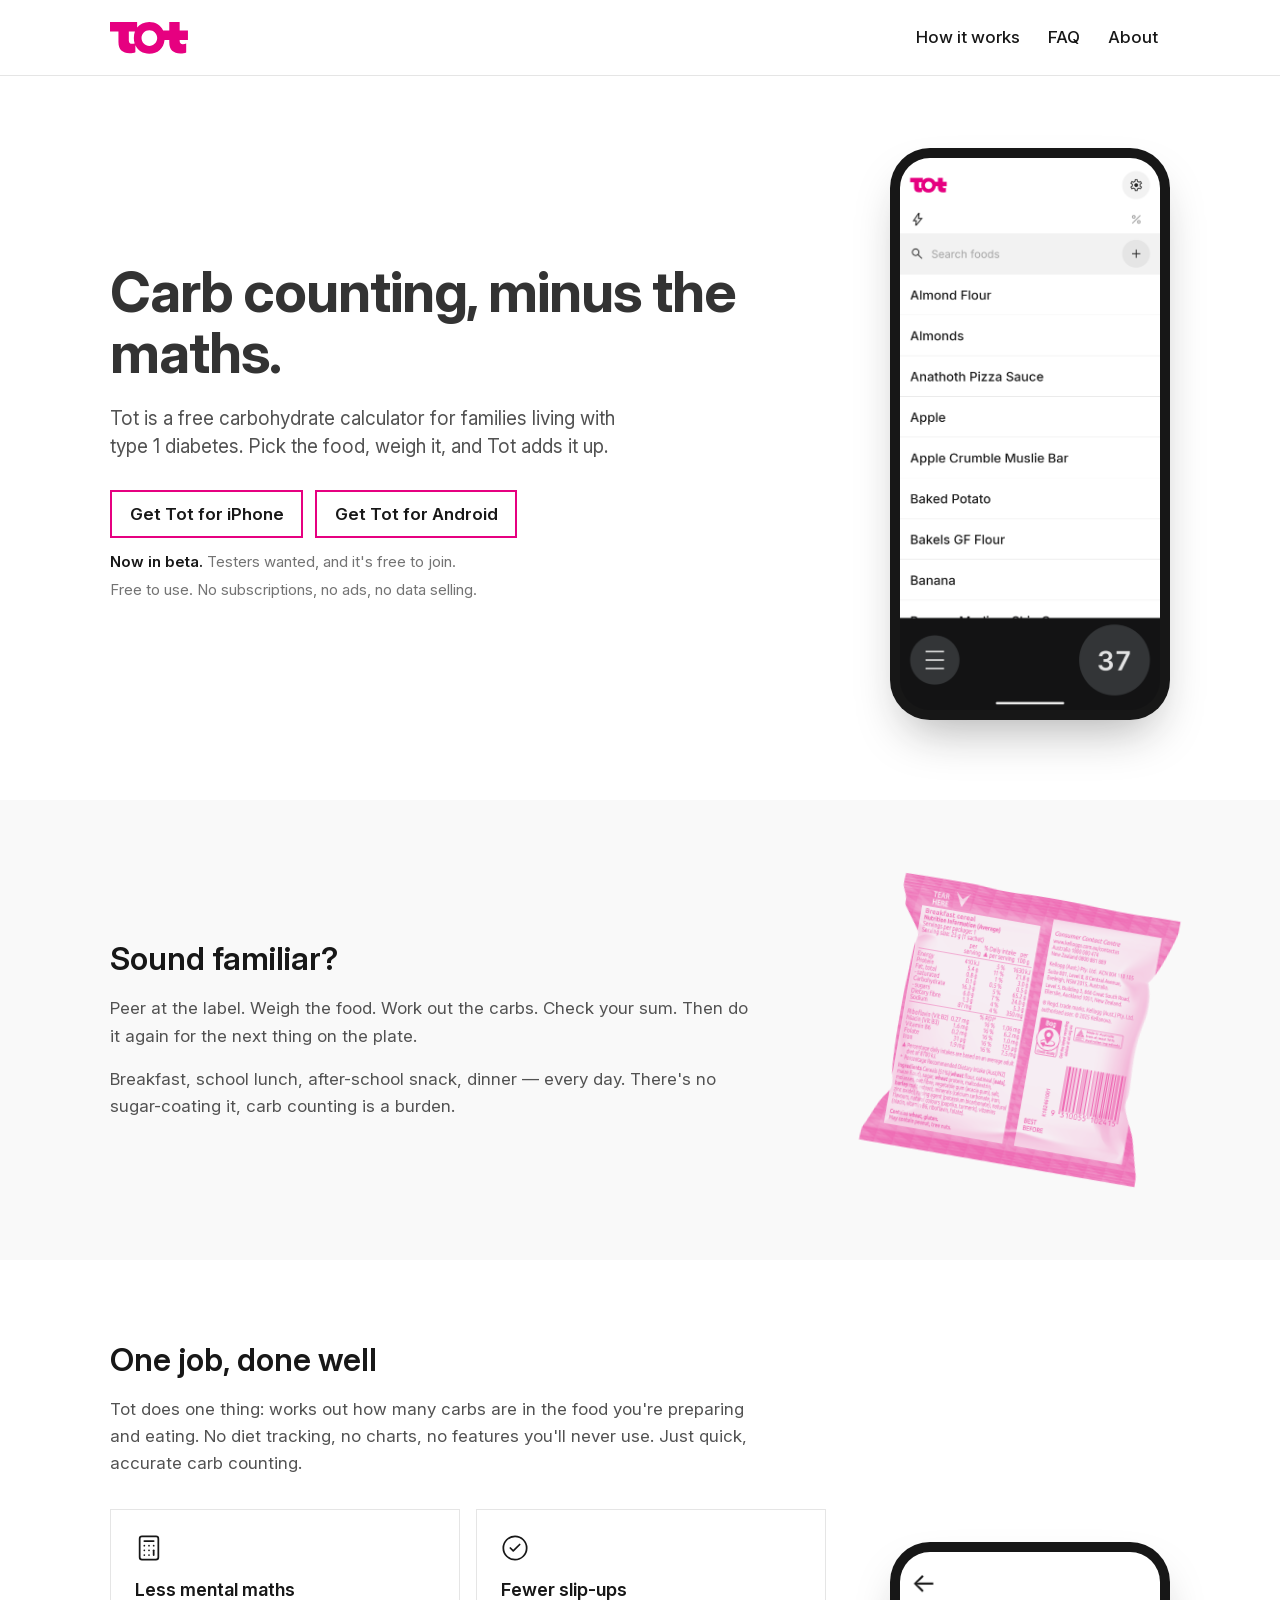
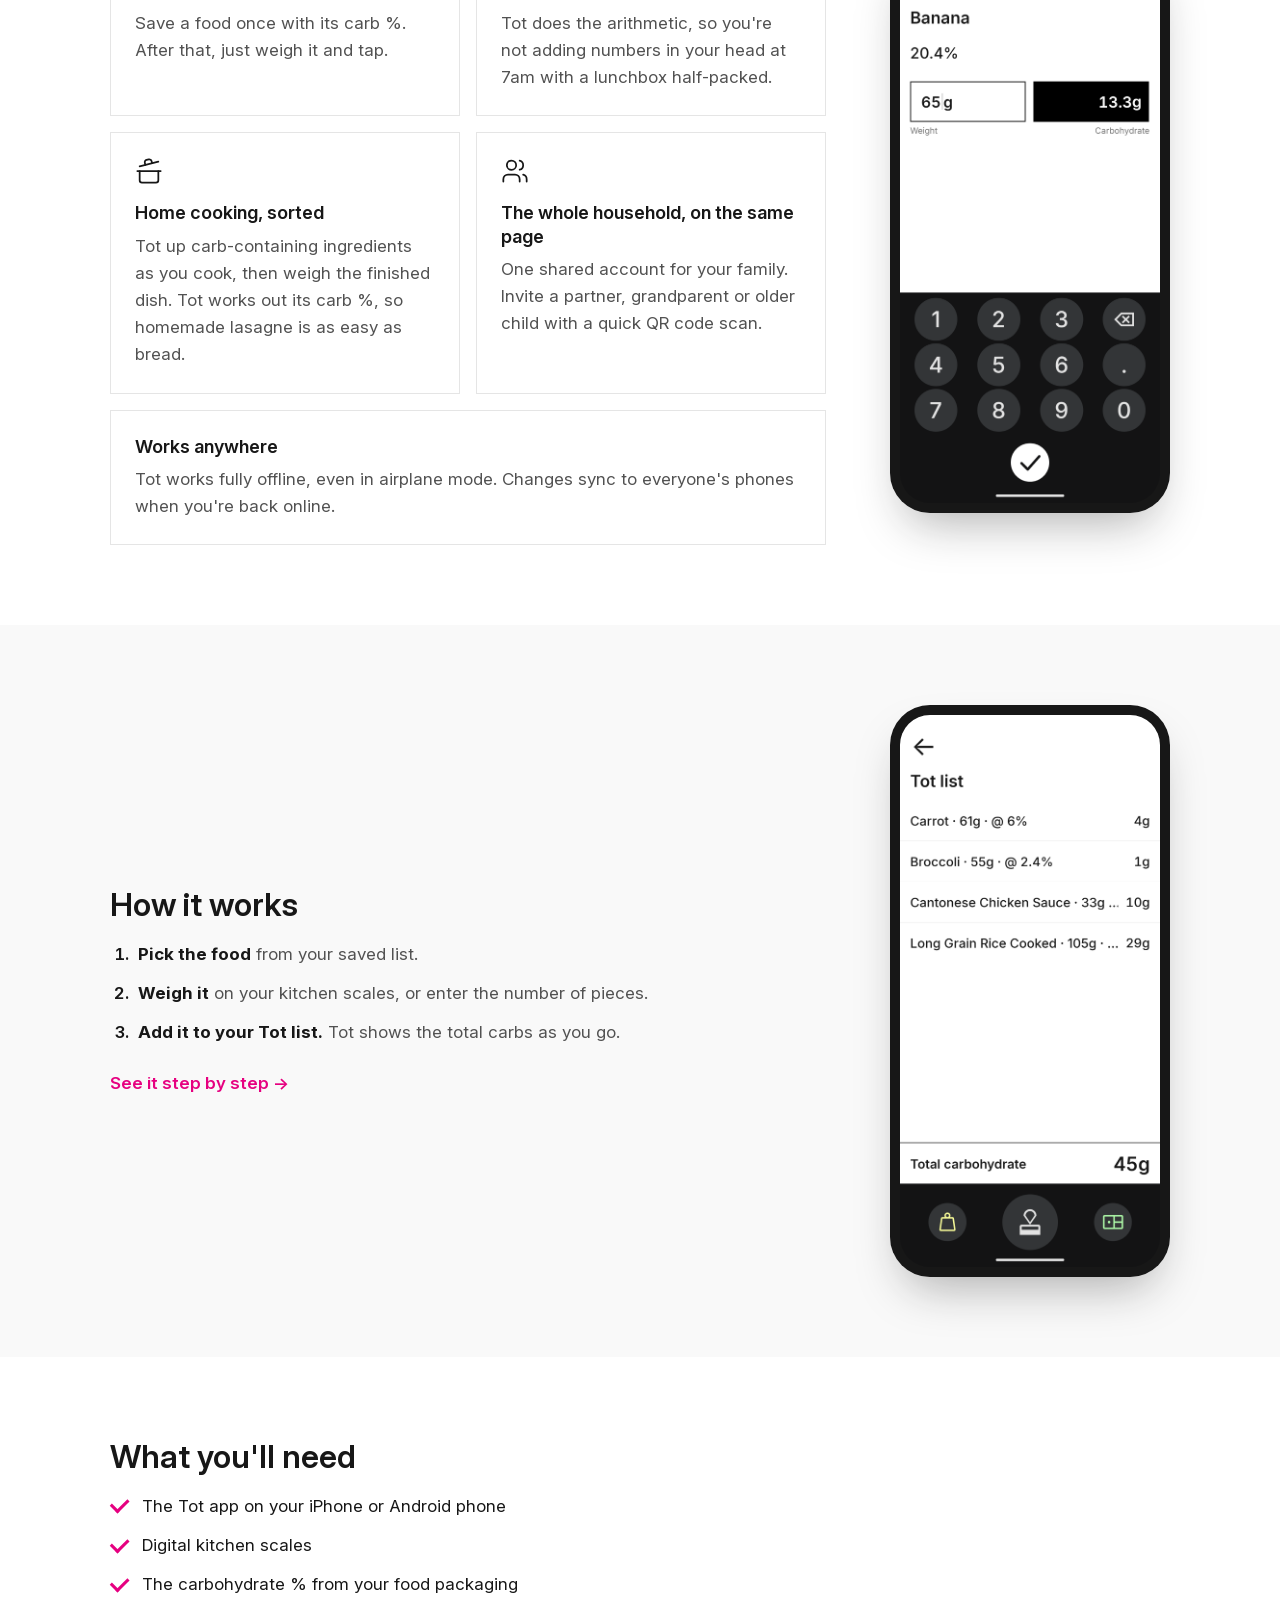
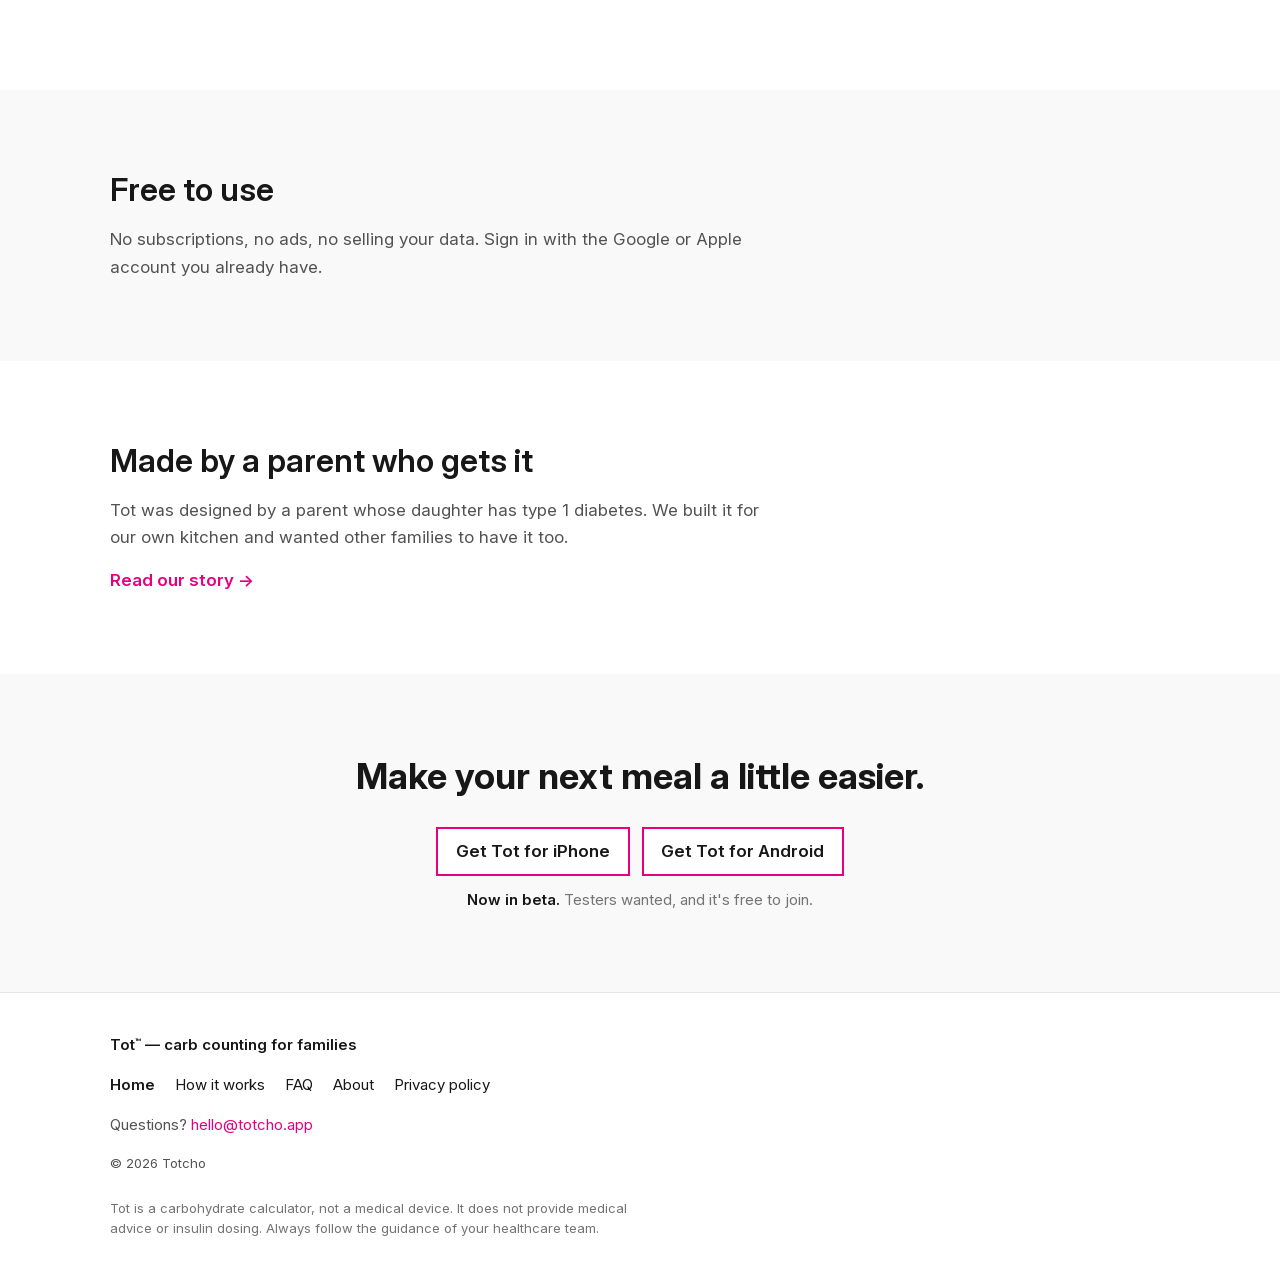
==== index.html @ e6e1bafb "Move the cereal packet photo to the images root. Co-authored-by: Cursor <cursoragent@cursor.com>" ====
<!DOCTYPE html>
<html lang="en-NZ">
  <head>
    <meta charset="utf-8" />
    <meta name="viewport" content="width=device-width, initial-scale=1" />
    <!-- Google tag (gtag.js) -->
    <script async src="https://www.googletagmanager.com/gtag/js?id=G-PL2WRP15CT"></script>
    <script>
      window.dataLayer = window.dataLayer || [];
      function gtag(){dataLayer.push(arguments);}
      gtag('js', new Date());

      gtag('config', 'G-PL2WRP15CT');
    </script>
    <title>Tot — Free carb counting app for families</title>
    <meta
      name="description"
      content="A free carbohydrate calculator for families living with type 1 diabetes. Weigh it, tap it, see the total. No ads, no subscriptions."
    />
    <link rel="canonical" href="https://totcho.app/" />
    <meta name="theme-color" content="#E60080" />

    <meta property="og:type" content="website" />
    <meta property="og:title" content="Tot — Free carb counting app for families" />
    <meta
      property="og:description"
      content="A free carbohydrate calculator for families living with type 1 diabetes. Weigh it, tap it, see the total. No ads, no subscriptions."
    />
    <meta property="og:url" content="https://totcho.app/" />
    <meta property="og:image" content="https://totcho.app/images/og-image.png" />
    <meta name="twitter:card" content="summary_large_image" />

    <link rel="icon" href="/favicon/favicon.ico" sizes="32x32" />
    <link rel="icon" href="/favicon/favicon.svg" type="image/svg+xml" />
    <link rel="icon" href="/favicon/favicon-96x96.png" type="image/png" sizes="96x96" />
    <link rel="apple-touch-icon" href="/favicon/apple-touch-icon.png" />
    <link rel="manifest" href="/favicon/site.webmanifest" />
    <link rel="preload" href="/fonts/InterVariable-latin.woff2" as="font" type="font/woff2" crossorigin />
    <link rel="stylesheet" href="/styles.css" />
    <script src="/scripts/site-config.js"></script>
    <script src="/scripts/header.js" defer></script>

    <script type="application/ld+json">
      {
        "@context": "https://schema.org",
        "@type": "SoftwareApplication",
        "name": "Tot",
        "operatingSystem": "iOS, Android",
        "applicationCategory": "HealthApplication",
        "url": "https://totcho.app/",
        "offers": {
          "@type": "Offer",
          "price": "0",
          "priceCurrency": "NZD"
        }
      }
    </script>
  </head>
  <body class="site">
    <a class="skip-link" href="#main">Skip to content</a>

    <header class="site-header">
      <div class="container site-header-inner">
        <a class="site-logo" href="/" aria-current="page">
          <img src="/images/logo.svg" width="98" height="40" alt="Tot home" />
        </a>
        <nav class="site-nav" aria-label="Main">
          <ul>
            <li><a href="/how-it-works/">How it works</a></li>
            <li><a href="/faq/">FAQ</a></li>
            <li><a href="/about/">About</a></li>
          </ul>
        </nav>
      </div>
    </header>

    <main id="main">
      <section class="hero">
        <div class="container hero-grid">
          <div class="hero-text">
            <h1>Carb counting, minus the maths.</h1>
            <p class="lede">
              Tot is a free carbohydrate calculator for families living with type 1 diabetes. Pick the
              food, weigh it, and Tot adds it up.
            </p>
            <div class="get-tot">
              <div class="get-tot__beta">
                <a class="btn" href="/beta/?platform=iphone" data-beta-platform="iPhone">Get Tot for iPhone</a>
                <a class="btn" href="/beta/?platform=android" data-beta-platform="Android">Get Tot for Android</a>
                <p class="get-tot__note"><strong>Now in beta.</strong> Testers wanted, and it's free to join.</p>
              </div>
              <div class="store-badges get-tot__live">
                <a data-store="app-store" href="#">
                  <img src="/images/badges/app-store.svg" width="162" height="48" alt="Download on the App Store" />
                </a>
                <a data-store="play-store" href="#">
                  <img src="/images/badges/google-play.svg" width="162" height="48" alt="Get it on Google Play" />
                </a>
              </div>
              <p class="hero-note">Free to use. No subscriptions, no ads, no data selling.</p>
            </div>
          </div>
          <figure class="phone">
            <img
              src="/images/screenshots/home-list.png"
              width="1080"
              height="2291"
              alt="Tot's saved foods, listed A to Z with a search bar, and a running total of 38 g carbs"
            />
          </figure>
        </div>
      </section>

      <section class="block block-tint" aria-labelledby="familiar">
        <div class="container split">
          <div class="prose">
            <h2 id="familiar">Sound familiar?</h2>
            <p>
              Peer at the label. Weigh the food. Work out the carbs. Check your sum. Then do it again for the
              next thing on the plate.
            </p>
            <p>
              Breakfast, school lunch, after-school snack, dinner — every day. There's no sugar-coating it,
              carb counting is a burden.
            </p>
          </div>
          <figure class="photo photo-tilt">
            <img
              src="/images/cereal-packet.png"
              width="1200"
              height="1200"
              loading="lazy"
              alt="Back of a breakfast cereal sachet, showing carbohydrate at 65.2 g per 100 g on the nutrition panel"
            />
          </figure>
        </div>
      </section>

      <section class="block" aria-labelledby="one-job">
        <div class="container">
          <div class="prose">
            <h2 id="one-job">One job, done well</h2>
            <p>
              Tot does one thing: works out how many carbs are in the food you're preparing and eating.
              No diet tracking, no charts, no features you'll never use. Just quick, accurate carb counting.
            </p>
          </div>
          <div class="split split-top">
            <!-- Card icons: Lucide (https://lucide.dev), ISC licence -->
            <ul class="card-grid">
              <li class="card">
                <svg class="card-icon" aria-hidden="true" focusable="false" viewBox="0 0 24 24" width="28" height="28">
                  <rect width="16" height="20" x="4" y="2" rx="2" />
                  <line x1="8" x2="16" y1="6" y2="6" />
                  <line x1="16" x2="16" y1="14" y2="18" />
                  <path d="M16 10h.01M12 10h.01M8 10h.01M12 14h.01M8 14h.01M12 18h.01M8 18h.01" />
                </svg>
                <h3>Less mental maths</h3>
                <p>Save a food once with its carb %. After that, just weigh it and tap.</p>
              </li>
              <li class="card">
                <svg class="card-icon" aria-hidden="true" focusable="false" viewBox="0 0 24 24" width="28" height="28">
                  <circle cx="12" cy="12" r="10" />
                  <path d="m16 9-5.5 5.5L8 12" />
                </svg>
                <h3>Fewer slip-ups</h3>
                <p>
                  Tot does the arithmetic, so you're not adding numbers in your head at 7am with a lunchbox
                  half-packed.
                </p>
              </li>
              <li class="card">
                <svg class="card-icon" aria-hidden="true" focusable="false" viewBox="0 0 24 24" width="28" height="28">
                  <path d="M2 12h20" />
                  <path d="M20 12v8a2 2 0 0 1-2 2H6a2 2 0 0 1-2-2v-8" />
                  <path d="m4 8 16-4" />
                  <path d="m8.86 6.78-.45-1.81a2 2 0 0 1 1.45-2.43l1.94-.48a2 2 0 0 1 2.43 1.46l.45 1.8" />
                </svg>
                <h3>Home cooking, sorted</h3>
                <p>
                  Tot up carb-containing ingredients as you cook, then weigh the finished dish. Tot works out
                  its carb %, so homemade lasagne is as easy as bread.
                </p>
              </li>
              <li class="card">
                <svg class="card-icon" aria-hidden="true" focusable="false" viewBox="0 0 24 24" width="28" height="28">
                  <path d="M16 21v-2a4 4 0 0 0-4-4H6a4 4 0 0 0-4 4v2" />
                  <path d="M16 3.128a4 4 0 0 1 0 7.744" />
                  <path d="M22 21v-2a4 4 0 0 0-3-3.87" />
                  <circle cx="9" cy="7" r="4" />
                </svg>
                <h3>The whole household, on the same page</h3>
                <p>
                  One shared account for your family. Invite a partner, grandparent or older child with a
                  quick QR code scan.
                </p>
              </li>
              <li class="card">
                <h3>Works anywhere</h3>
                <p>
                  Tot works fully offline, even in airplane mode. Changes sync to everyone's phones when
                  you're back online.
                </p>
              </li>
            </ul>
            <figure class="phone">
              <img
                src="/images/screenshots/home-weigh.png"
                width="1080"
                height="2291"
                loading="lazy"
                alt="Weighing 65 g of banana at 20.4% carbohydrate in Tot, giving 13.3 g carbs"
              />
            </figure>
          </div>
        </div>
      </section>

      <section class="block block-tint" aria-labelledby="how">
        <div class="container split">
          <div class="prose">
            <h2 id="how">How it works</h2>
            <ol class="steps">
              <li><strong>Pick the food</strong> from your saved list.</li>
              <li><strong>Weigh it</strong> on your kitchen scales, or enter the number of pieces.</li>
              <li><strong>Add it to your Tot list.</strong> Tot shows the total carbs as you go.</li>
            </ol>
            <p><a class="arrow-link" href="/how-it-works/">See it step by step →</a></p>
          </div>
          <figure class="phone">
            <img
              src="/images/screenshots/tot-list.png"
              width="1080"
              height="2291"
              loading="lazy"
              alt="Tot list with four foods, their weights and carbs, adding up to 45 g total carbohydrate"
            />
          </figure>
        </div>
      </section>

      <section class="block" aria-labelledby="need">
        <div class="container prose">
          <h2 id="need">What you'll need</h2>
          <ul class="ticks">
            <li>The Tot app on your iPhone or Android phone</li>
            <li>Digital kitchen scales</li>
            <li>The carbohydrate % from your food packaging</li>
          </ul>
        </div>
      </section>

      <section class="block block-tint" aria-labelledby="free">
        <div class="container prose">
          <h2 id="free">Free to use</h2>
          <p>
            No subscriptions, no ads, no selling your data. Sign in with the Google or Apple account you
            already have.
          </p>
        </div>
      </section>

      <section class="block" aria-labelledby="parent">
        <div class="container prose">
          <h2 id="parent">Made by a parent who gets it</h2>
          <p>
            Tot was designed by a parent whose daughter has type 1 diabetes. We built it for our own kitchen
            and wanted other families to have it too.
          </p>
          <p><a class="arrow-link" href="/about/">Read our story →</a></p>
        </div>
      </section>

      <section class="cta-band" aria-labelledby="cta">
        <div class="container">
          <h2 id="cta">Make your next meal a little easier.</h2>
          <div class="get-tot">
            <div class="get-tot__beta">
              <a class="btn" href="/beta/?platform=iphone" data-beta-platform="iPhone">Get Tot for iPhone</a>
              <a class="btn" href="/beta/?platform=android" data-beta-platform="Android">Get Tot for Android</a>
              <p class="get-tot__note"><strong>Now in beta.</strong> Testers wanted, and it's free to join.</p>
            </div>
            <div class="store-badges get-tot__live">
              <a data-store="app-store" href="#">
                <img src="/images/badges/app-store.svg" width="162" height="48" alt="Download on the App Store" />
              </a>
              <a data-store="play-store" href="#">
                <img src="/images/badges/google-play.svg" width="162" height="48" alt="Get it on Google Play" />
              </a>
            </div>
          </div>
        </div>
      </section>
    </main>

    <footer class="site-footer">
      <div class="container">
        <p class="site-footer-brand">Tot<span class="tm">™</span> — carb counting for families</p>
        <nav aria-label="Footer">
          <ul class="site-footer-links">
            <li><a href="/" aria-current="page">Home</a></li>
            <li><a href="/how-it-works/">How it works</a></li>
            <li><a href="/faq/">FAQ</a></li>
            <li><a href="/about/">About</a></li>
            <li><a href="/privacy/">Privacy policy</a></li>
          </ul>
        </nav>
        <p>Questions? <a href="mailto:hello@totcho.app">hello@totcho.app</a></p>
        <p class="copyright">© 2026 Totcho</p>
        <p class="disclaimer">
          Tot is a carbohydrate calculator, not a medical device. It does not provide medical advice or
          insulin dosing. Always follow the guidance of your healthcare team.
        </p>
      </div>
    </footer>

    <dialog class="beta-dialog" id="beta-dialog" aria-labelledby="beta-dialog-title">
      <div class="beta-dialog__body">
      <h2 id="beta-dialog-title">Tot is in beta</h2>
      <p>
        Tot isn't publicly available on the App Store or Google Play just yet. We're testing it with a small group of families
        first, and we'd love you to be one of them.
      </p>
      <p>
        Testers get the full app, free, before anyone else. All we ask is that you use it at home and tell us
        what works and what doesn't.
      </p>
      <h3>How to join</h3>
      <p>Email <strong>hello@totcho.app</strong> and we'll get you set up. Please confirm:</p>
      <ul>
        <li>that you're using <strong data-beta-slot="platform">iPhone</strong></li>
        <li>
          the email address for your <strong data-beta-slot="account">Apple ID</strong>, so we can send your
          invite there
        </li>
      </ul>
      <p>
        <a class="btn" id="beta-mailto" href="mailto:hello@totcho.app?subject=Tot%20beta%20tester%20%E2%80%93%20iPhone&amp;body=Hi%2C%20I'd%20like%20to%20test%20Tot.%0D%0A%0D%0APhone%3A%20iPhone%0D%0AApple%20ID%20email%3A%0D%0A%0D%0AAnything%20else%20you'd%20like%20to%20tell%20us%20(optional)%3A%0D%0A">Email us to join</a>
      </p>
      <p class="beta-copy-row">
        Or copy the address: <span class="beta-address">hello@totcho.app</span>
        <button type="button" class="beta-copy" id="beta-copy" aria-label="Copy">
          <!-- Lucide (https://lucide.dev), ISC licence -->
          <svg class="beta-copy__icon" aria-hidden="true" focusable="false" viewBox="0 0 24 24" width="18" height="18">
            <rect width="14" height="14" x="8" y="8" rx="2" ry="2" />
            <path d="M4 16c-1.1 0-2-.9-2-2V4c0-1.1.9-2 2-2h10c1.1 0 2 .9 2 2" />
          </svg>
          <svg class="beta-copy__done" aria-hidden="true" focusable="false" viewBox="0 0 24 24" width="18" height="18">
            <path d="M20 6 9 17l-5-5" />
          </svg>
        </button>
      </p>
      <p class="fine-print">We'll only use your email to set you up as a tester and ask for your feedback.</p>
      </div>
      <button type="button" class="btn btn-secondary" id="beta-close">Not now</button>
    </dialog>
  </body>
</html>
---- styles.css ----
@font-face {
  font-family: 'InterVariable';
  font-style: normal;
  font-weight: 100 900;
  font-display: swap;
  src: url('/fonts/InterVariable-latin.woff2') format('woff2');
}

:root {
  color-scheme: light;
  --grey-50: #f9f9f9;
  --grey-400: #a3a3a3;
  --grey-500: #737373;
  --grey-600: #525252;
  --grey-900: #171717;
  --pink: #e60080;
}

* {
  box-sizing: border-box;
}

body {
  margin: 0;
  font-family:
    'InterVariable',
    'Inter',
    system-ui,
    -apple-system,
    BlinkMacSystemFont,
    'Segoe UI',
    sans-serif;
  font-size: 16px;
  line-height: 1.5;
  color: var(--grey-600);
  background: #fff;
}

a {
  color: var(--grey-900);
}

a:hover {
  color: var(--pink);
}

h1 {
  margin: 0 0 1rem;
  font-size: 1.75rem;
  font-weight: 600;
  line-height: 1.25;
  color: rgb(0 0 0 / 80%);
}

.lede {
  margin: 0;
  font-size: 1rem;
  line-height: 1.5;
}

p {
  margin: 0.375rem 0;
}

.emphasis {
  font-weight: 500;
  color: var(--grey-900);
}

ul {
  margin: 0.5rem 0;
  padding-left: 1.25rem;
}

li {
  margin: 0.5rem 0;
}

/* ---------------------------------------------------------------------------
   Marketing pages (body.site). Rules above are base element styles.
   --------------------------------------------------------------------------- */

:root {
  --pink-tint: #fff2f8;
  --surface: var(--grey-50);
  --border: #e5e5e5;
  --site-width: 1100px;
}

.site {
  font-size: 1.0625rem;
  line-height: 1.6;
}

.site section {
  margin: 0;
}

.site p {
  margin: 0 0 1rem;
}

.site p:last-child {
  margin-bottom: 0;
}

.site a {
  color: var(--pink);
  text-underline-offset: 0.15em;
}

.site a:hover {
  color: var(--grey-900);
}

.site a:focus-visible {
  outline: 3px solid var(--pink);
  outline-offset: 3px;
}

.site h2 {
  margin: 0 0 1rem;
  font-size: 1.625rem;
  font-weight: 600;
  line-height: 1.25;
  color: var(--grey-900);
}

.site h3 {
  margin: 0 0 0.5rem;
  font-size: 1.125rem;
  font-weight: 600;
  line-height: 1.3;
  color: var(--grey-900);
}

.container {
  max-width: var(--site-width);
  margin: 0 auto;
  padding: 0 1.25rem;
}

.prose {
  max-width: 65ch;
}

.nowrap {
  white-space: nowrap;
}

.container.prose {
  max-width: var(--site-width);
}

.container.prose > * {
  max-width: 65ch;
}

/* Skip link */

.skip-link {
  position: absolute;
  top: -100px;
  left: 1rem;
  z-index: 10;
  padding: 0.5rem 1rem;
  background: var(--grey-900);
}

.site .skip-link {
  color: #fff;
}

.skip-link:focus {
  top: 0;
}

/* Header and nav */

.site-header {
  position: sticky;
  top: 0;
  z-index: 5;
  border-bottom: 1px solid var(--border);
  background: #fff;
  transition: transform 0.25s ease;
}

/* Toggled by /scripts/header.js; without JS the header simply stays pinned. */
.site-header.is-hidden {
  transform: translateY(-100%);
}

@media (prefers-reduced-motion: reduce) {
  .site-header {
    transition: none;
  }
}

.site-header-inner {
  display: flex;
  flex-wrap: wrap;
  align-items: center;
  justify-content: space-between;
  gap: 0.75rem 1.5rem;
  padding-top: 1rem;
  padding-bottom: 1rem;
}

.site-logo {
  display: block;
  line-height: 0;
}

.site-logo img {
  width: 78.4px;
  height: auto;
}

.site-nav ul {
  display: flex;
  flex-wrap: wrap;
  gap: 0.25rem 0.25rem;
  margin: 0;
  padding: 0;
  list-style: none;
}

.site-nav li {
  margin: 0;
}

@media (max-width: 479px) {
  .site-nav ul {
    margin-left: -0.75rem;
  }
}

.site .site-nav a {
  display: block;
  padding: 0.5rem 0.75rem;
  font-weight: 500;
  text-decoration: none;
  color: var(--grey-900);
}

.site .site-nav a:hover,
.site .site-nav a[aria-current='page'] {
  background: var(--pink-tint);
  color: var(--pink);
}

/* Hero */

.hero {
  padding: 3rem 0 3.5rem;
}

.hero-grid {
  display: grid;
  gap: 2.5rem;
  align-items: center;
}

.page-intro {
  padding: 3rem 0 3.5rem;
}

.site .hero h1,
.site .page-intro h1 {
  margin: 0 0 1.25rem;
  font-size: clamp(2.25rem, 7vw, 3.5rem);
  font-weight: 700;
  line-height: 1.1;
  letter-spacing: -0.02em;
}

.lede {
  max-width: 34rem;
  font-size: 1.1875rem;
}

.hero-note {
  font-size: 0.9375rem;
  color: var(--grey-500);
}

/* App store badges */

.store-badges {
  display: flex;
  flex-wrap: wrap;
  gap: 0.75rem;
  margin: 1.75rem 0 1rem;
}

.store-badges a {
  display: block;
  line-height: 0;
}

.store-badges img {
  width: 162px;
  height: 48px;
}

@media (max-width: 379px) {
  .store-badges {
    flex-direction: column;
    align-items: flex-start;
  }
}

/* Phone-framed screenshots */

.phone {
  width: 100%;
  max-width: 280px;
  margin: 0 auto;
  padding: 10px;
  border-radius: 40px;
  background: var(--grey-900);
  box-shadow: 0 24px 48px -16px rgba(23, 23, 23, 0.35);
}

.phone img,
.phone-placeholder {
  display: block;
  width: 100%;
  height: auto;
  border-radius: 30px;
}

.phone-placeholder {
  aspect-ratio: 1080 / 2291;
}

.photo {
  margin: 0 auto;
}

.photo img {
  display: block;
  width: auto;
  height: auto;
  max-width: min(300px, 100%);
  max-height: 300px;
  opacity: 0.6;
}

.photo-tilt {
  transform: rotate(10deg);
}

.phone-placeholder {
  display: flex;
  align-items: center;
  justify-content: center;
  background: #fff;
  font-family: ui-monospace, SFMono-Regular, Menlo, monospace;
  font-size: 0.875rem;
  color: var(--grey-400);
}

.split-top {
  margin-top: 2rem;
  align-items: start;
}

.split-top .card-grid {
  margin: 0;
}

.phone-row {
  display: flex;
  justify-content: center;
  gap: 1.5rem;
  margin-top: 2.5rem;
}

.site .phone-row .phone {
  flex: 1 1 0;
  max-width: 260px;
  margin: 0;
}

.phone-row:focus-visible {
  outline: 3px solid var(--pink);
  outline-offset: 3px;
}

/* Narrow screens: a swipeable strip, one phone at a time. */
@media (max-width: 639px) {
  .phone-row {
    justify-content: flex-start;
    gap: 1rem;
    margin: 2rem -1.25rem 0;
    padding: 0 1.25rem 2.5rem;
    overflow-x: auto;
    scroll-snap-type: x mandatory;
    scroll-padding: 0 1.25rem;
    scrollbar-width: none;
  }

  .phone-row::-webkit-scrollbar {
    display: none;
  }

  .site .phone-row .phone {
    flex: 0 0 72%;
    scroll-snap-align: start;
  }
}

/* Content blocks */

.block {
  padding: 3.5rem 0;
}

.block-tint {
  background: var(--surface);
}

.split {
  display: grid;
  gap: 2.5rem;
  align-items: center;
}

.card-grid {
  display: grid;
  gap: 1rem;
  margin: 2rem 0 0;
  padding: 0;
  list-style: none;
}

.site .card {
  margin: 0;
  padding: 1.5rem;
  border: 1px solid var(--border);
  background: #fff;
}

.card-icon {
  display: block;
  margin-bottom: 1rem;
  fill: none;
  stroke: var(--grey-900);
  stroke-width: 1.5;
  stroke-linecap: round;
  stroke-linejoin: round;
}

.steps {
  margin: 0 0 1.5rem;
  padding-left: 1.5rem;
}

.steps li {
  margin: 0 0 0.75rem;
  padding-left: 0.25rem;
}

.steps li::marker {
  font-weight: 600;
  color: var(--grey-900);
}

.steps strong,
.ticks li {
  color: var(--grey-900);
}

.ticks {
  margin: 0;
  padding: 0;
  list-style: none;
}

.ticks li {
  position: relative;
  margin: 0 0 0.75rem;
  padding-left: 2rem;
}

.ticks li::before {
  content: '';
  position: absolute;
  top: 0.15em;
  left: 0.25rem;
  width: 0.5rem;
  height: 0.9rem;
  border: solid var(--pink);
  border-width: 0 3px 3px 0;
  transform: rotate(45deg);
}

.site .arrow-link {
  font-weight: 600;
  text-decoration: none;
}

.site .arrow-link:hover {
  text-decoration: underline;
}

/* FAQ */

.site .faq-block {
  padding-top: 0;
}

.faq-list {
  border-top: 1px solid var(--border);
}

.faq-item {
  border-bottom: 1px solid var(--border);
}

.faq-item summary {
  display: flex;
  align-items: flex-start;
  justify-content: space-between;
  gap: 1.5rem;
  padding: 1.25rem 0;
  font-size: 1.125rem;
  font-weight: 600;
  line-height: 1.4;
  color: var(--grey-900);
  list-style: none;
  cursor: pointer;
}

.faq-item summary::-webkit-details-marker {
  display: none;
}

/* Plus sign, which becomes a minus when the answer is open. */
.faq-item summary::after {
  content: '';
  flex: none;
  width: 0.875rem;
  height: 0.875rem;
  margin-top: 0.4em;
  background:
    linear-gradient(currentColor, currentColor) center / 100% 1.5px no-repeat,
    linear-gradient(currentColor, currentColor) center / 1.5px 100% no-repeat;
}

.faq-item[open] summary::after {
  background: linear-gradient(currentColor, currentColor) center / 100% 1.5px no-repeat;
}

.faq-item summary:focus-visible {
  outline: 3px solid var(--pink);
  outline-offset: 3px;
}

.faq-answer {
  padding: 0 2.5rem 1.5rem 0;
}

.faq-answer strong {
  color: var(--grey-900);
}

/* About */

.site .about-story {
  padding-top: 0;
}

.site .about-contact {
  margin-top: 2rem;
  color: var(--grey-900);
}

.about-story .store-badges {
  margin-bottom: 0;
}

/* Privacy policy */

.site .last-updated {
  margin-top: -0.5rem;
  color: var(--grey-500);
}

.site .policy {
  padding-top: 0;
}

.site .policy h2 {
  margin: 2.5rem 0 0.75rem;
  font-size: 1.25rem;
}

.policy ul {
  margin: 0 0 1rem;
  padding-left: 1.25rem;
}

.policy li {
  margin: 0 0 0.375rem;
}

/* Closing call to action */

.cta-band {
  padding: 3.5rem 0;
  text-align: center;
  background: var(--surface);
}

.site .cta-band h2 {
  margin: 0;
  font-size: clamp(1.75rem, 5vw, 2.25rem);
  font-weight: 700;
}

.cta-band .store-badges {
  justify-content: center;
  margin-bottom: 0;
}

@media (max-width: 379px) {
  .cta-band .store-badges {
    align-items: center;
  }
}

/* Footer */

.site-footer {
  padding: 2.5rem 0 3rem;
  border-top: 1px solid var(--border);
  font-size: 0.9375rem;
  color: var(--grey-600);
}

.site-footer-brand {
  font-weight: 600;
  color: var(--grey-900);
}

.site-footer-brand .tm {
  font-size: 0.6em;
  line-height: 0;
  position: relative;
  top: -0.55em;
  font-weight: 600;
}

.site-footer-links {
  display: flex;
  flex-wrap: wrap;
  gap: 0.25rem 1.25rem;
  margin: 0 0 1rem;
  padding: 0;
  list-style: none;
}

.site-footer-links li {
  margin: 0;
}

.site .site-footer a {
  text-decoration: none;
}

.site .site-footer a:hover {
  text-decoration: underline;
}

.site .site-footer-links a {
  color: var(--grey-900);
}

.site .site-footer-links a[aria-current='page'] {
  font-weight: 600;
}

.site .copyright {
  margin: 0;
  font-size: 0.8125rem;
}

.site .disclaimer {
  max-width: 65ch;
  margin-top: 1.5rem;
  font-size: 0.8125rem;
  color: var(--grey-500);
}

/* Wider screens */

@media (min-width: 640px) {
  .card-grid {
    grid-template-columns: repeat(2, 1fr);
  }

  .card:last-child:nth-child(odd) {
    grid-column: 1 / -1;
  }
}

@media (min-width: 768px) {
  .hero {
    padding: 4.5rem 0 5rem;
  }

  .hero-grid,
  .split {
    grid-template-columns: 1fr auto;
    gap: 4rem;
  }

  .hero-grid .phone,
  .split .phone {
    width: 280px;
  }

  .split .photo {
    margin: 0;
  }

  .split-flip {
    grid-template-columns: auto 1fr;
  }

  .split-flip .phone {
    order: -1;
  }

  .page-intro {
    padding: 4.5rem 0 4rem;
  }

  .block,
  .cta-band {
    padding: 5rem 0;
  }

  .site h2 {
    font-size: 2rem;
  }
}

@media (min-width: 768px) and (max-width: 1023px) {
  .split-top {
    grid-template-columns: 1fr;
  }
}

/* Beta sign-up. Default (and no JS) shows the tester buttons.
   html[data-app-status="live"] is set by /scripts/site-config.js. */

:root {
  --btn-stroke: #e60080;
}

.site .btn,
.beta-copy {
  border-radius: 0;
  appearance: none;
}

.site .btn {
  display: inline-block;
  margin: 0;
  padding: 0.75rem 1.1rem;
  border: 2px solid var(--btn-stroke);
  background: #fff;
  color: var(--grey-900);
  font: inherit;
  font-weight: 600;
  line-height: 1.2;
  text-align: center;
  text-decoration: none;
  cursor: pointer;
}

.site a.btn:hover,
.site .btn:hover {
  background: var(--pink-tint);
  color: var(--grey-900);
}

.site .btn:focus-visible,
.site .beta-copy:focus-visible {
  outline: 3px solid var(--grey-900);
  outline-offset: 3px;
}

.site .btn-secondary {
  border: 1px solid var(--border);
  background: #fff;
  color: var(--grey-900);
}

.site .btn-secondary:hover {
  background: var(--grey-50);
  color: var(--grey-900);
}

.site .btn.is-current {
  box-shadow: 0 0 0 3px var(--grey-900);
}

.get-tot {
  margin: 1.75rem 0 1rem;
}

.get-tot__beta,
.beta-actions {
  display: flex;
  flex-wrap: wrap;
  gap: 0.75rem;
}

.get-tot__note {
  flex: 1 0 100%;
  margin: 0;
  font-size: 0.9375rem;
  color: var(--grey-500);
}

.site .get-tot__note strong {
  font-weight: 600;
  color: var(--grey-900);
}

.hero .get-tot {
  margin-bottom: 0.25rem;
}

.hero .hero-note {
  margin-top: 0.25rem;
}

.get-tot__live {
  display: none;
}

html[data-app-status="live"] .get-tot__beta {
  display: none;
}

html[data-app-status="live"] .get-tot__live {
  display: flex;
}

.get-tot .store-badges {
  margin: 0;
}

.cta-band .get-tot {
  margin-bottom: 0;
}

.cta-band .get-tot__beta,
.cta-band .get-tot__live {
  justify-content: center;
}

.cta-band .get-tot__note {
  text-align: center;
}

.about-story .get-tot {
  margin-bottom: 0;
}

@media (max-width: 479px) {
  .get-tot__beta,
  .beta-actions {
    flex-direction: column;
    align-items: flex-start;
  }

  .cta-band .get-tot__beta {
    align-items: center;
  }
}

.beta-dialog[open] {
  display: flex;
  flex-direction: column;
}

.beta-dialog {
  width: calc(100vw - 32px);
  max-width: 480px;
  max-height: calc(100vh - 32px);
  max-height: calc(100dvh - 32px);
  margin: auto;
  padding: 1.5rem 1.5rem 1.25rem;
  overflow: hidden;
  border: none;
  border-radius: 0;
  background: #fff;
  color: var(--grey-600);
}

.beta-dialog__body {
  min-height: 0;
  overflow: auto;
}

.beta-dialog > .btn-secondary {
  flex: none;
  align-self: flex-start;
  margin-top: 1rem;
}

.beta-dialog::backdrop {
  background: rgba(23, 23, 23, 0.55);
}

.site .beta-dialog h2 {
  margin-bottom: 0.5rem;
  font-size: 1.375rem;
}

.site .beta-dialog h3 {
  margin: 0.85rem 0 0.35rem;
}

.site .beta-dialog p {
  margin-bottom: 0.65rem;
}

.beta-dialog ul {
  margin: 0 0 0.65rem;
}

.beta-dialog li {
  margin: 0.2rem 0;
}

.site .beta-dialog .fine-print {
  margin-bottom: 0;
}

.beta-copy-row {
  font-size: 0.9375rem;
}

.beta-address {
  font-weight: 600;
  color: var(--grey-900);
  user-select: text;
}

.beta-copy {
  display: inline-flex;
  align-items: center;
  justify-content: center;
  width: 1.75rem;
  height: 1.75rem;
  margin: 0 0 0 0.15rem;
  padding: 0;
  border: none;
  background: transparent;
  color: var(--grey-900);
  vertical-align: middle;
  cursor: pointer;
}

.beta-copy:hover {
  color: var(--pink);
}

.beta-copy svg {
  display: block;
  fill: none;
  stroke: currentColor;
  stroke-width: 1.5;
  stroke-linecap: round;
  stroke-linejoin: round;
}

.beta-copy .beta-copy__done,
.beta-copy.is-copied .beta-copy__icon {
  display: none;
}

.beta-copy.is-copied .beta-copy__done {
  display: block;
}

.fine-print {
  font-size: 0.8125rem;
  color: var(--grey-500);
}
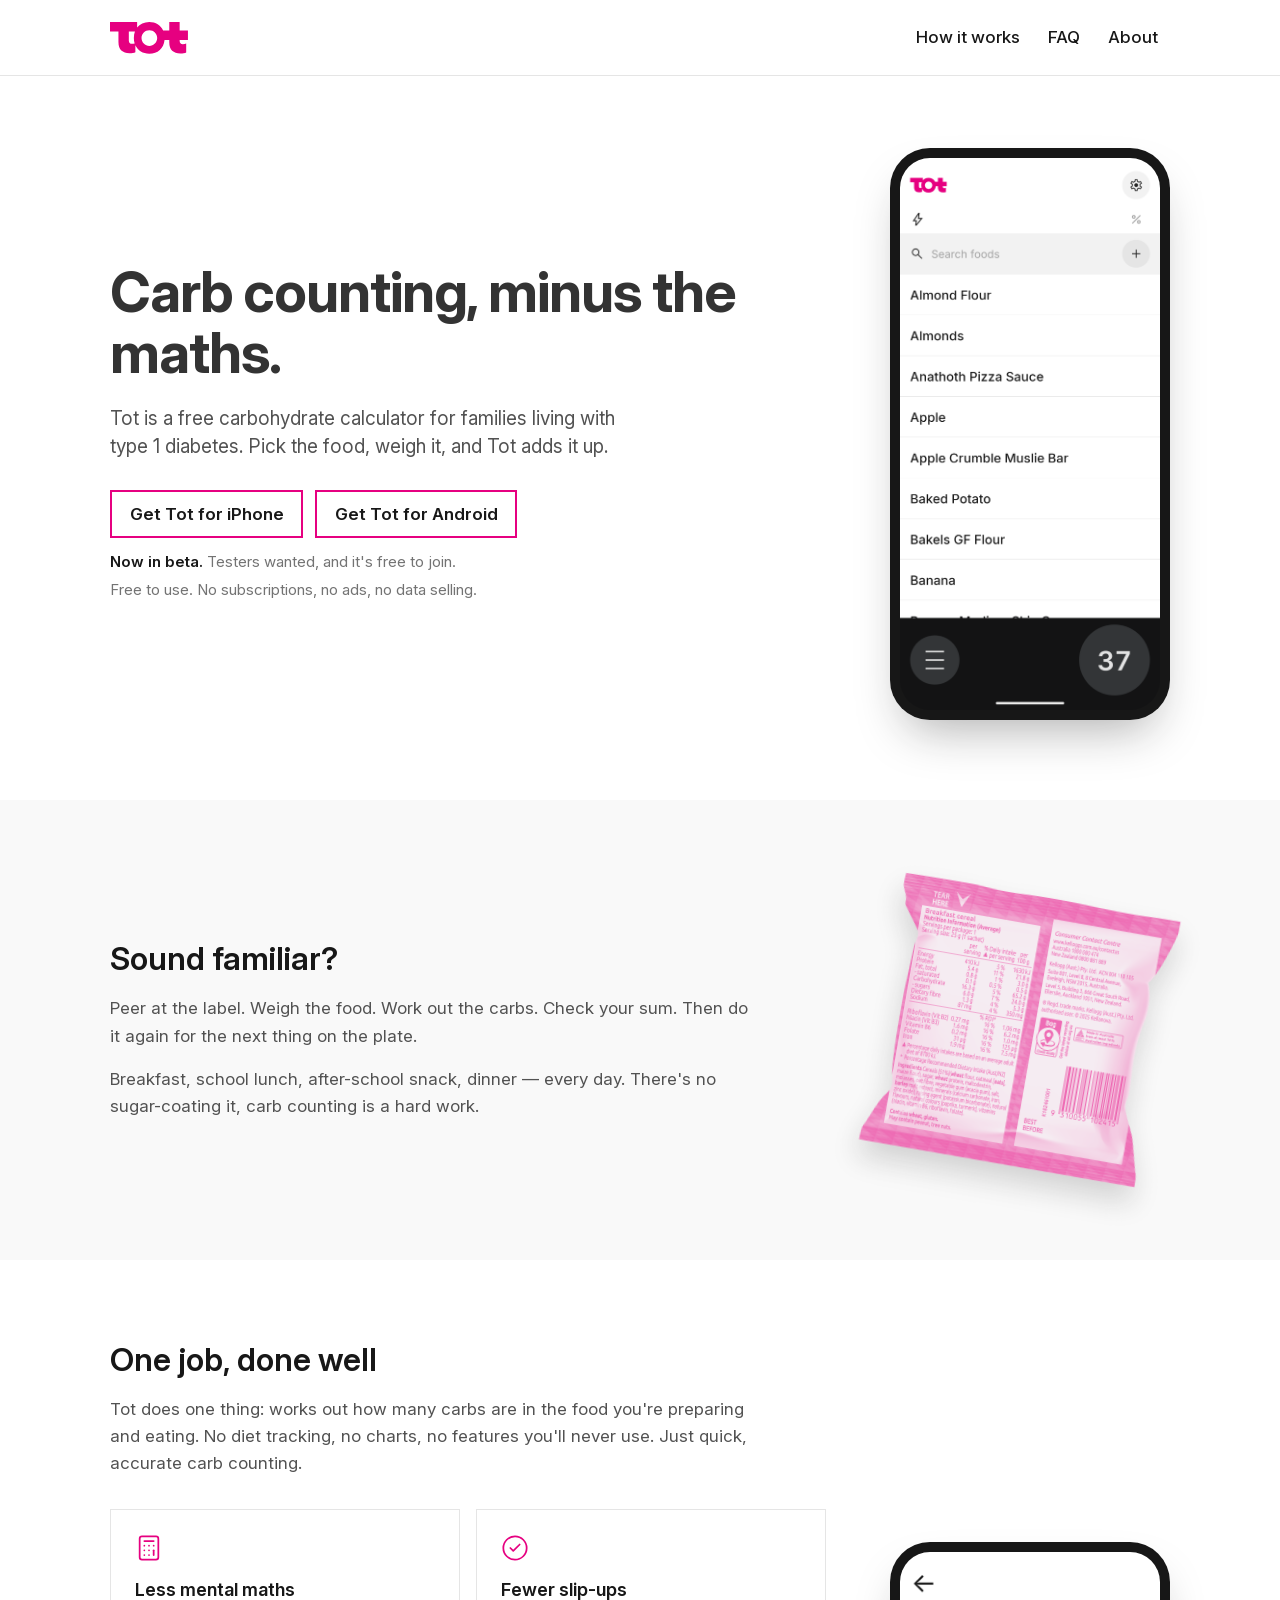
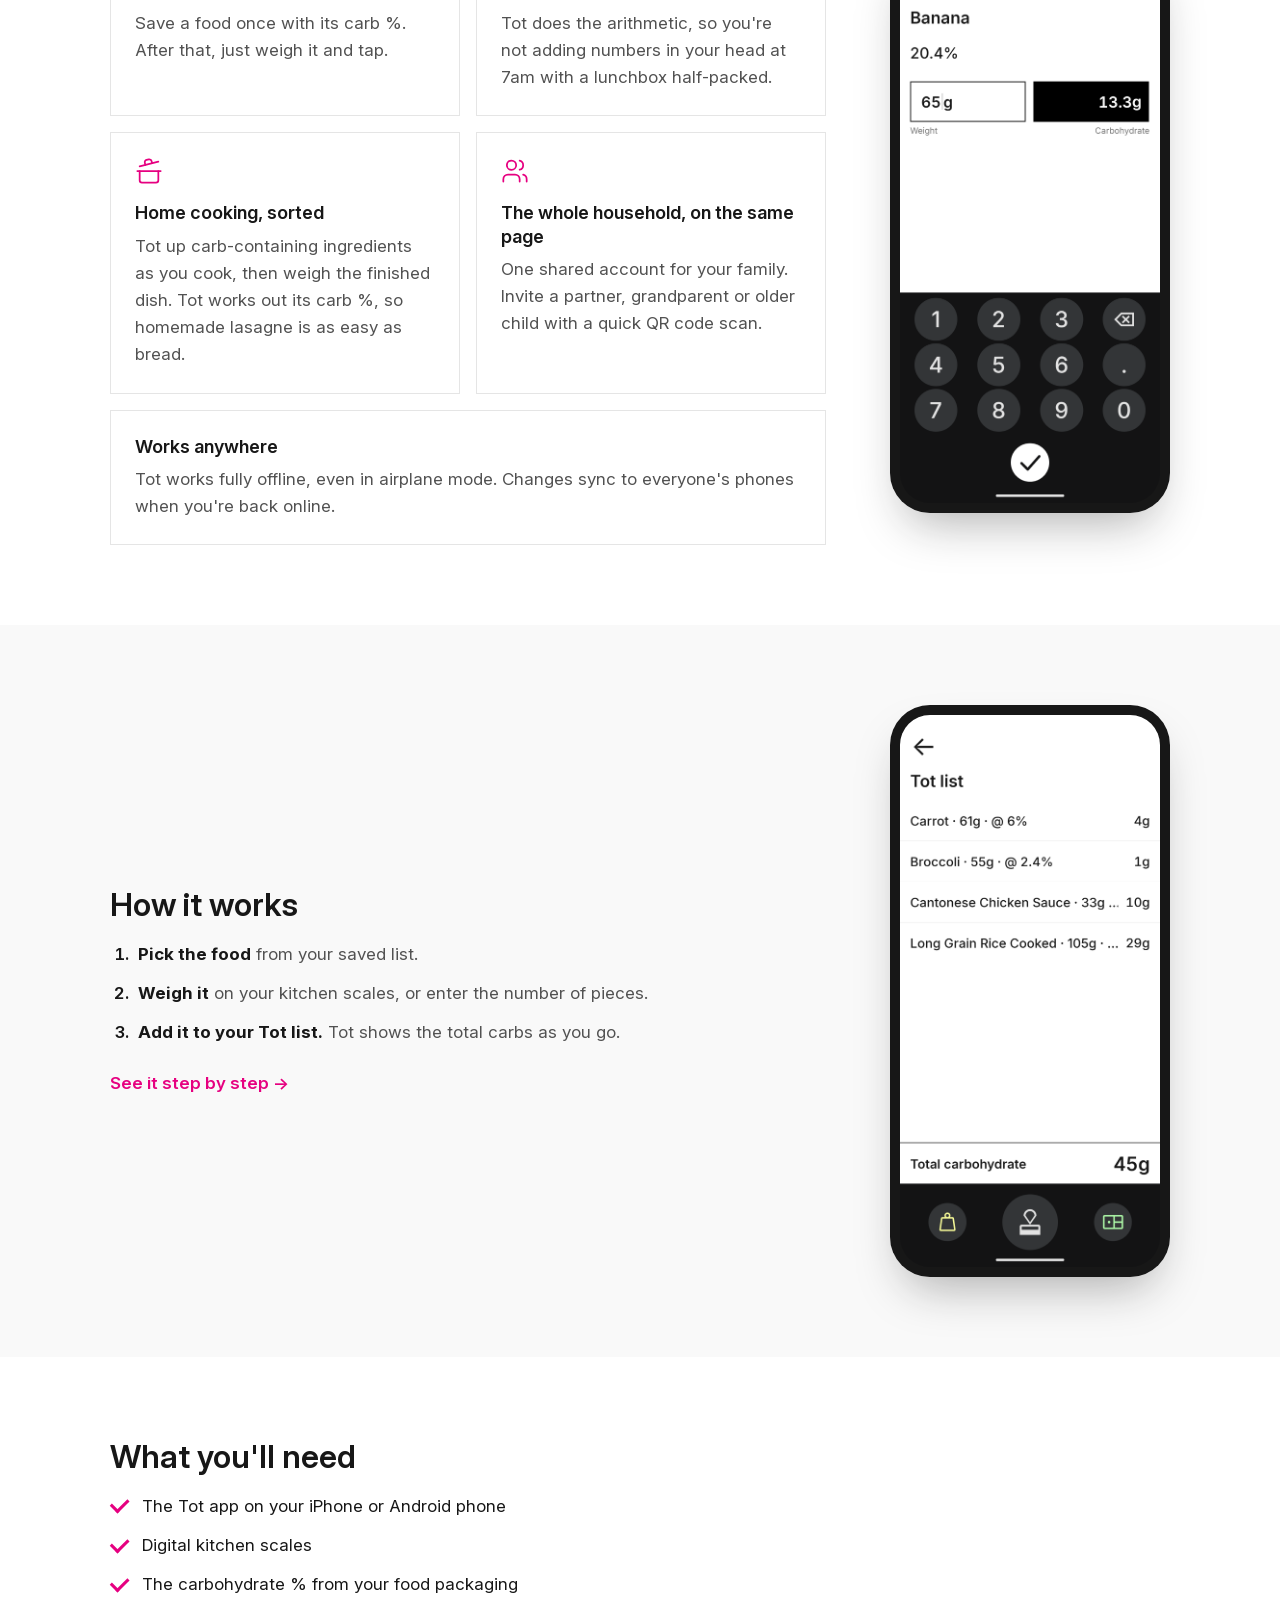
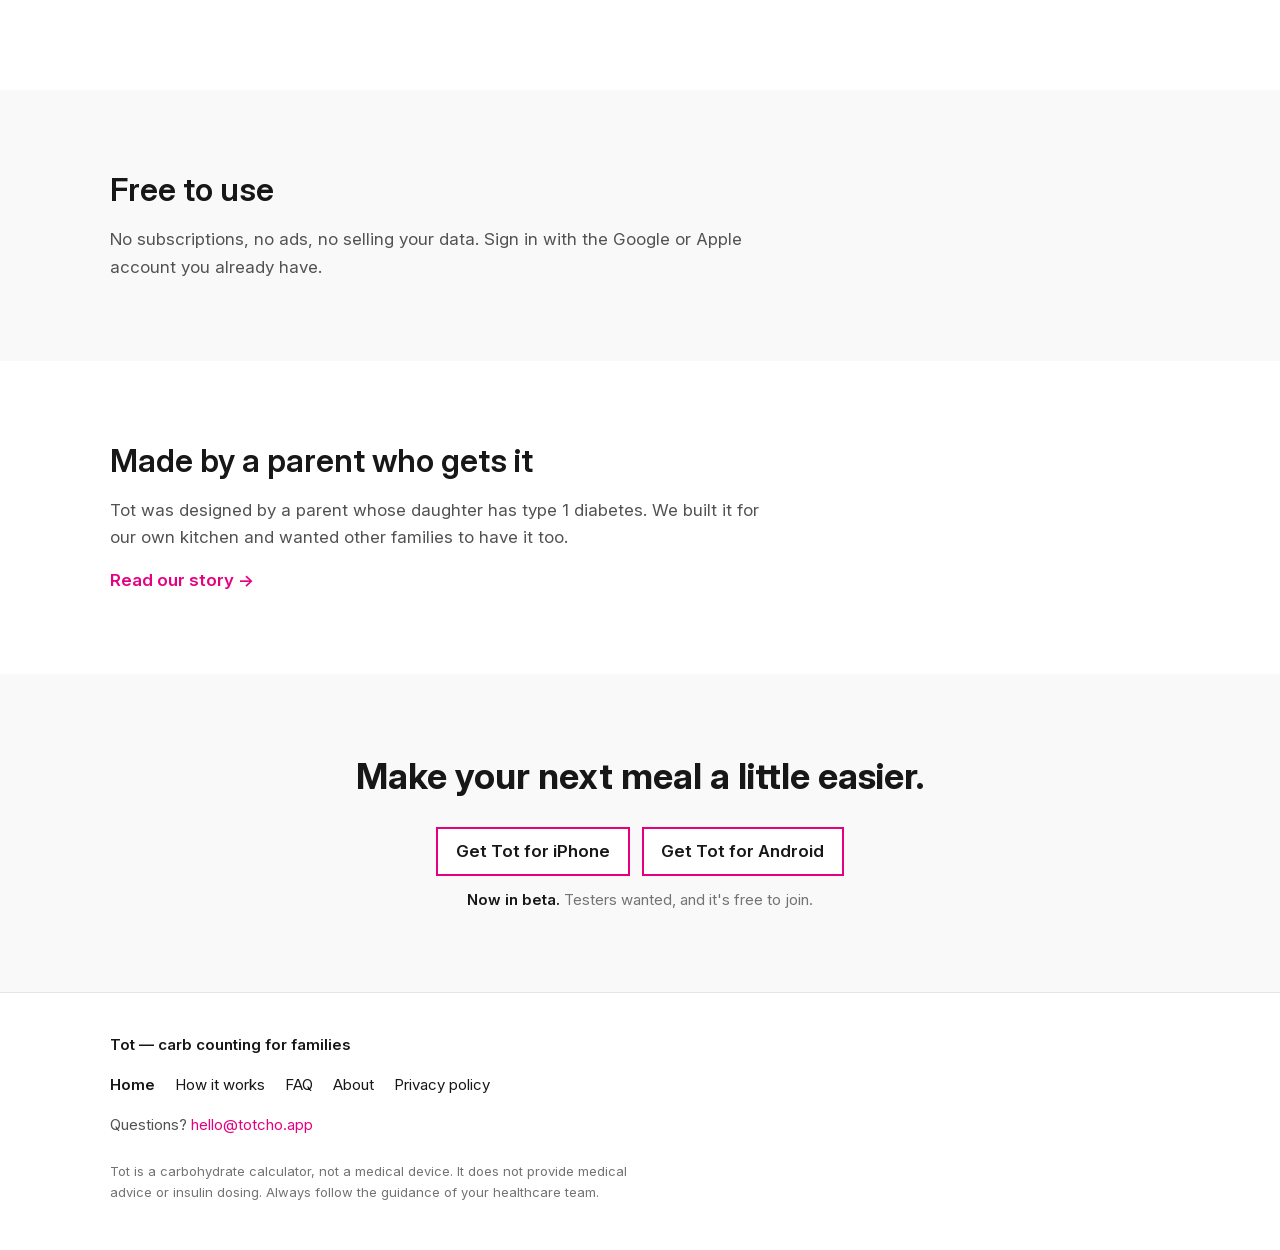
==== commit 72e6b5c9: "Revise the site copy and search titles, and show the sign-in screen on How it works. Co-authored-by:" ====
--- a/index.html
+++ b/index.html
@@ -12,19 +12,19 @@
 
       gtag('config', 'G-PL2WRP15CT');
     </script>
-    <title>Tot — Free carb counting app for families</title>
+    <title>Tot — Carb counting app for type 1 diabetes</title>
     <meta
       name="description"
-      content="A free carbohydrate calculator for families living with type 1 diabetes. Weigh it, tap it, see the total. No ads, no subscriptions."
+      content="A free carb counting app for families living with type 1 diabetes. Weigh the food, tap, and Tot adds up the carbs. No ads, no subscriptions."
     />
     <link rel="canonical" href="https://totcho.app/" />
     <meta name="theme-color" content="#E60080" />
 
     <meta property="og:type" content="website" />
-    <meta property="og:title" content="Tot — Free carb counting app for families" />
+    <meta property="og:title" content="Tot — Carb counting app for type 1 diabetes" />
     <meta
       property="og:description"
-      content="A free carbohydrate calculator for families living with type 1 diabetes. Weigh it, tap it, see the total. No ads, no subscriptions."
+      content="A free carb counting app for families living with type 1 diabetes. Weigh the food, tap, and Tot adds up the carbs. No ads, no subscriptions."
     />
     <meta property="og:url" content="https://totcho.app/" />
     <meta property="og:image" content="https://totcho.app/images/og-image.png" />
@@ -47,6 +47,7 @@
         "name": "Tot",
         "operatingSystem": "iOS, Android",
         "applicationCategory": "HealthApplication",
+        "description": "A free carb counting app for families living with type 1 diabetes.",
         "url": "https://totcho.app/",
         "offers": {
           "@type": "Offer",
@@ -121,7 +122,7 @@
             </p>
             <p>
               Breakfast, school lunch, after-school snack, dinner — every day. There's no sugar-coating it,
-              carb counting is a burden.
+              carb counting is a hard work.
             </p>
           </div>
           <figure class="photo photo-tilt">
@@ -295,7 +296,7 @@
 
     <footer class="site-footer">
       <div class="container">
-        <p class="site-footer-brand">Tot<span class="tm">™</span> — carb counting for families</p>
+        <p class="site-footer-brand">Tot — carb counting for families</p>
         <nav aria-label="Footer">
           <ul class="site-footer-links">
             <li><a href="/" aria-current="page">Home</a></li>
@@ -306,7 +307,6 @@
           </ul>
         </nav>
         <p>Questions? <a href="mailto:hello@totcho.app">hello@totcho.app</a></p>
-        <p class="copyright">© 2026 Totcho</p>
         <p class="disclaimer">
           Tot is a carbohydrate calculator, not a medical device. It does not provide medical advice or
           insulin dosing. Always follow the guidance of your healthcare team.
--- a/styles.css
+++ b/styles.css
@@ -346,6 +346,7 @@
   max-width: min(300px, 100%);
   max-height: 300px;
   opacity: 0.6;
+  filter: drop-shadow(0 16px 14px rgb(23 23 23 / 28%));
 }
 
 .photo-tilt {
@@ -447,7 +448,7 @@
   display: block;
   margin-bottom: 1rem;
   fill: none;
-  stroke: var(--grey-900);
+  stroke: var(--pink);
   stroke-width: 1.5;
   stroke-linecap: round;
   stroke-linejoin: round;
@@ -646,14 +647,6 @@
   color: var(--grey-900);
 }
 
-.site-footer-brand .tm {
-  font-size: 0.6em;
-  line-height: 0;
-  position: relative;
-  top: -0.55em;
-  font-weight: 600;
-}
-
 .site-footer-links {
   display: flex;
   flex-wrap: wrap;
@@ -681,11 +674,6 @@
 
 .site .site-footer-links a[aria-current='page'] {
   font-weight: 600;
-}
-
-.site .copyright {
-  margin: 0;
-  font-size: 0.8125rem;
 }
 
 .site .disclaimer {
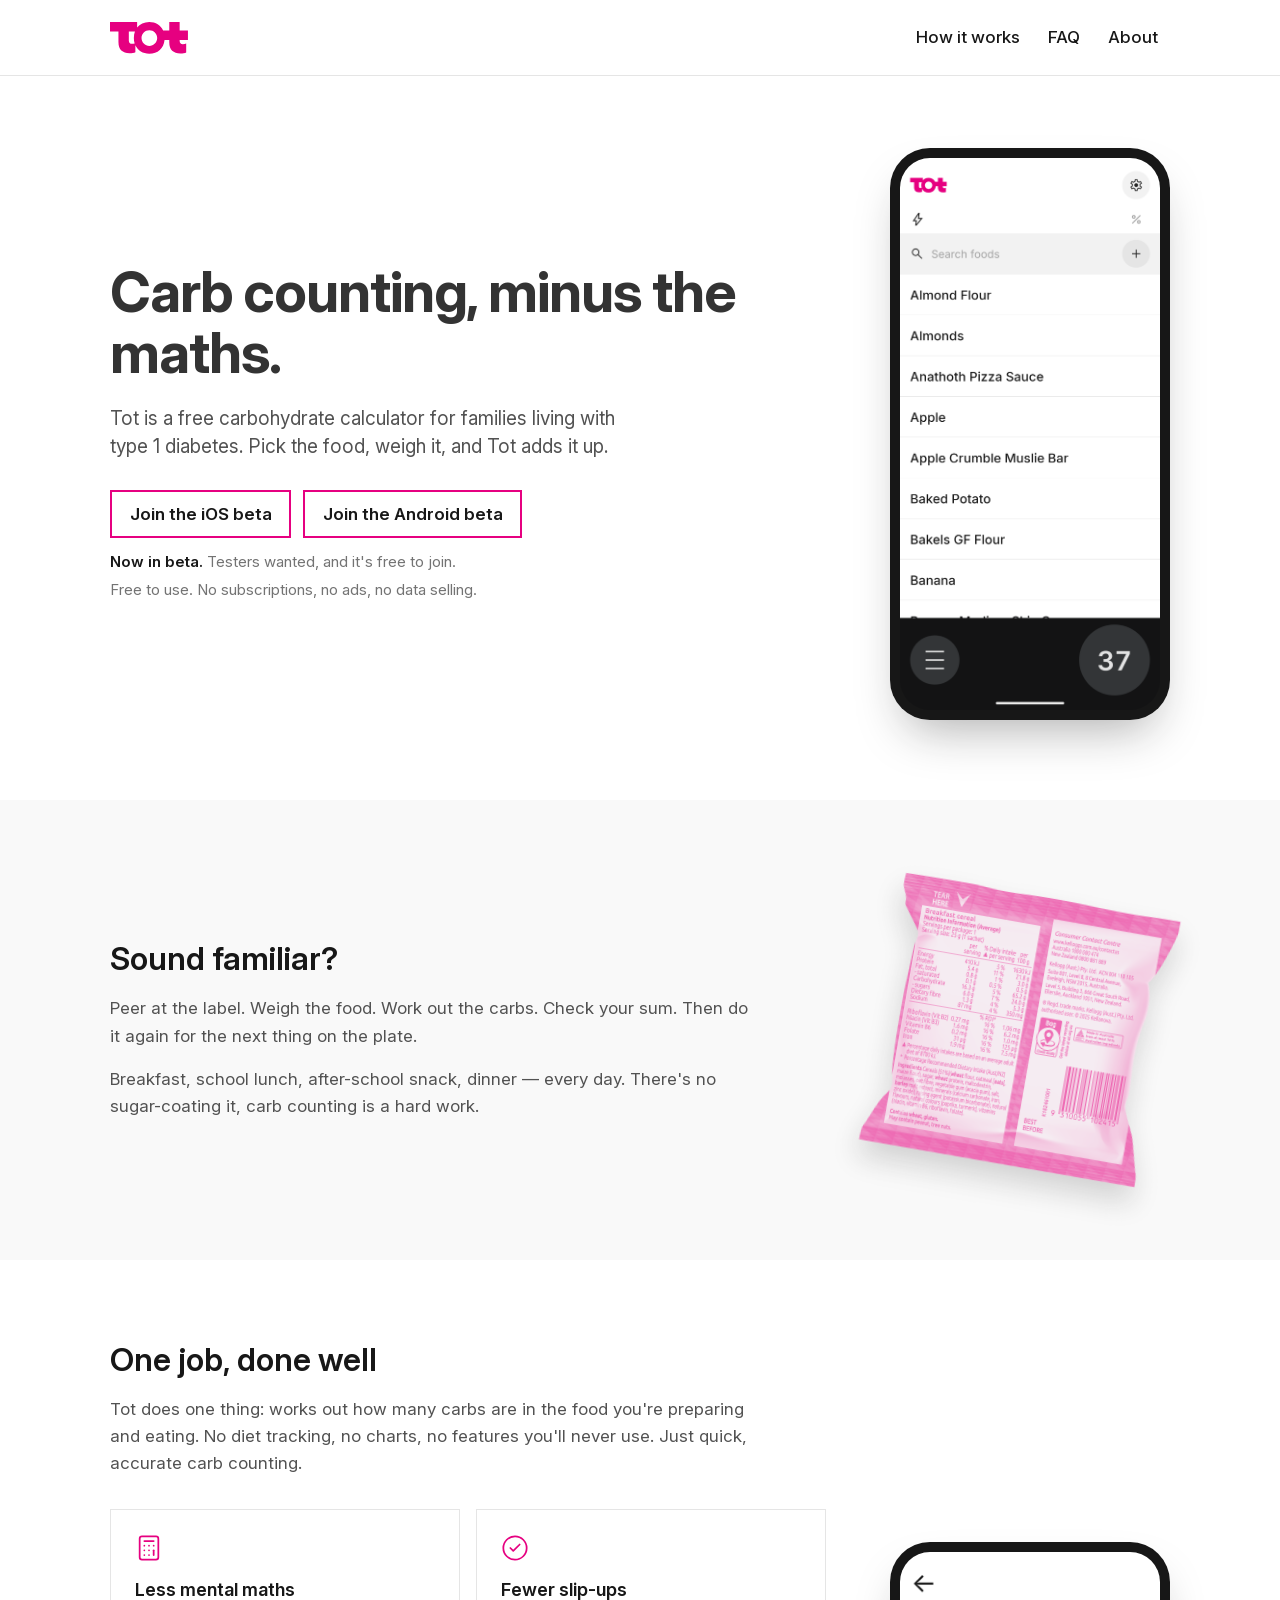
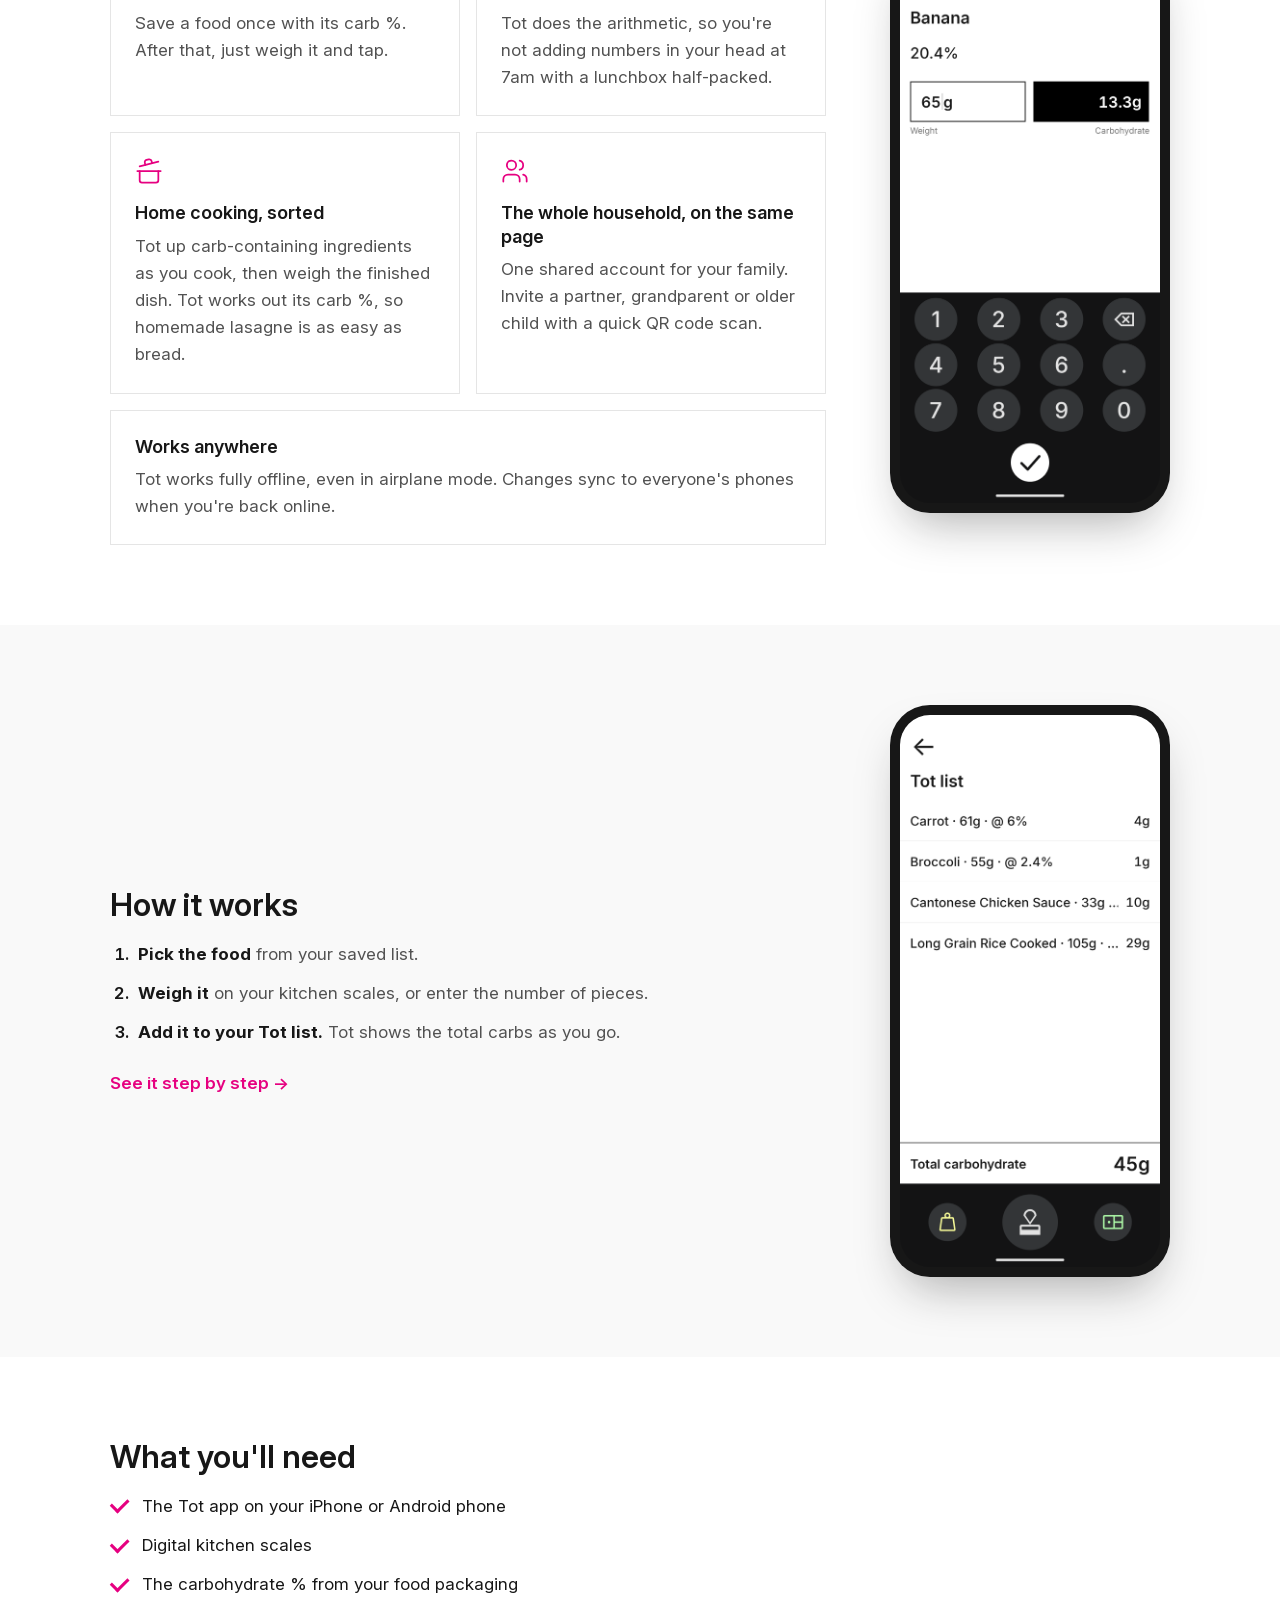
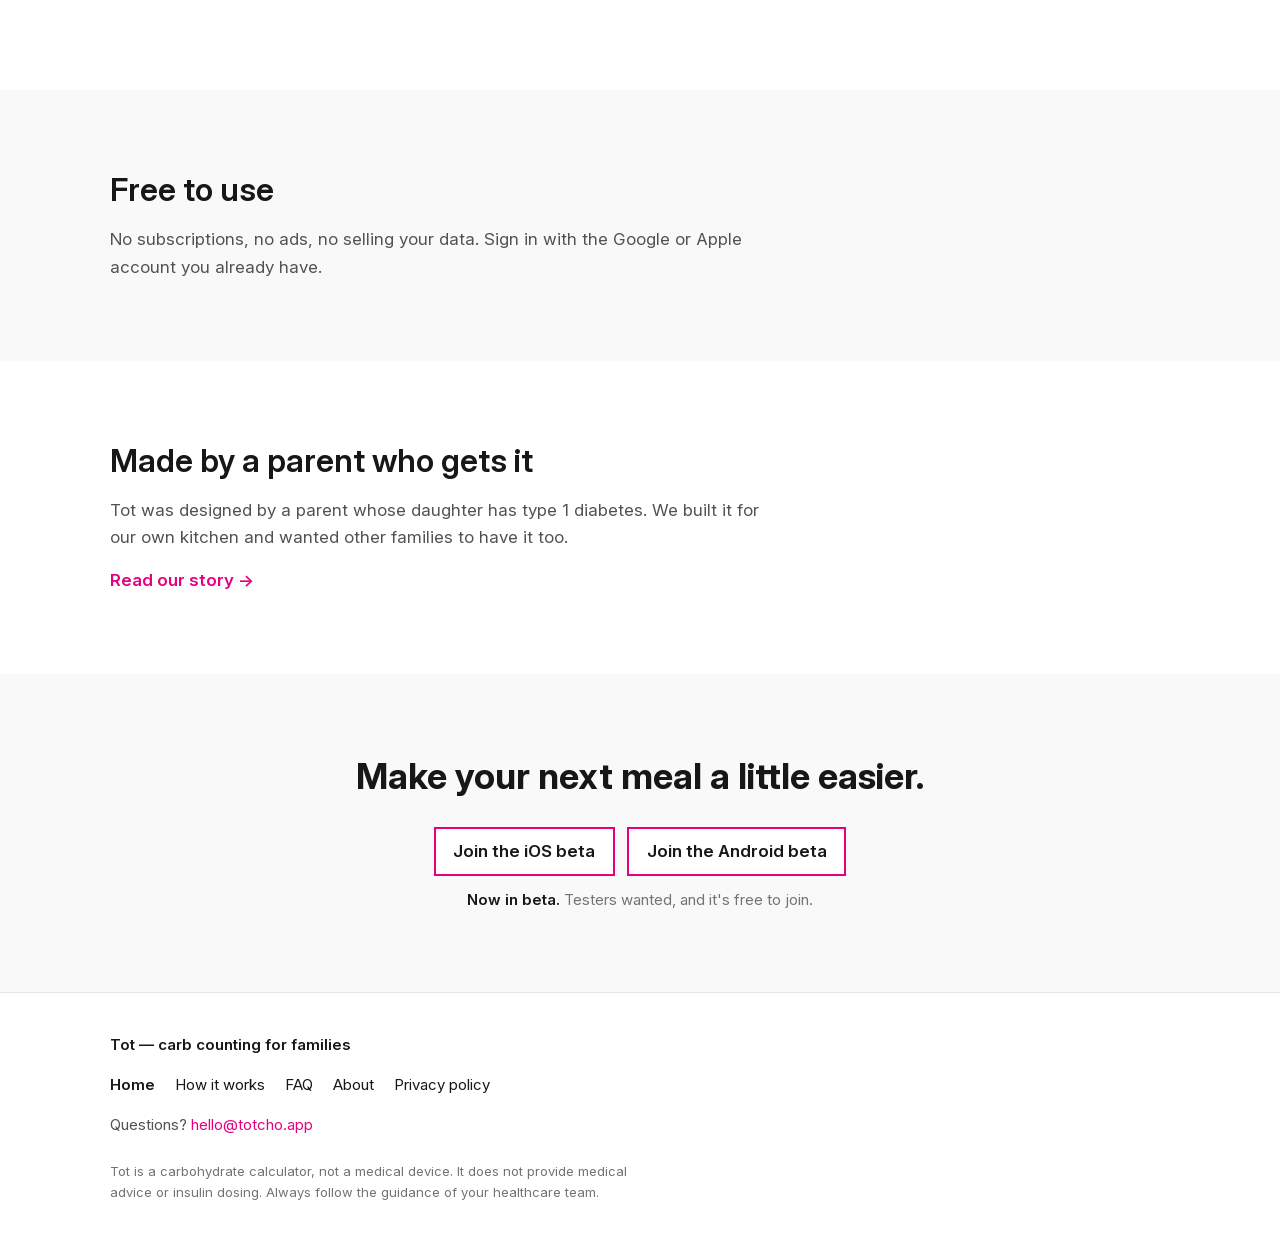
==== commit ab0d06b9: "Replace the email beta signup with self-serve TestFlight and Play links. Testers can join from the s" ====
--- a/index.html
+++ b/index.html
@@ -86,8 +86,8 @@
             </p>
             <div class="get-tot">
               <div class="get-tot__beta">
-                <a class="btn" href="/beta/?platform=iphone" data-beta-platform="iPhone">Get Tot for iPhone</a>
-                <a class="btn" href="/beta/?platform=android" data-beta-platform="Android">Get Tot for Android</a>
+                <a class="btn" href="/beta/?platform=iphone" data-beta-platform="iPhone">Join the iOS beta</a>
+                <a class="btn" href="/beta/?platform=android" data-beta-platform="Android">Join the Android beta</a>
                 <p class="get-tot__note"><strong>Now in beta.</strong> Testers wanted, and it's free to join.</p>
               </div>
               <div class="store-badges get-tot__live">
@@ -277,8 +277,8 @@
           <h2 id="cta">Make your next meal a little easier.</h2>
           <div class="get-tot">
             <div class="get-tot__beta">
-              <a class="btn" href="/beta/?platform=iphone" data-beta-platform="iPhone">Get Tot for iPhone</a>
-              <a class="btn" href="/beta/?platform=android" data-beta-platform="Android">Get Tot for Android</a>
+              <a class="btn" href="/beta/?platform=iphone" data-beta-platform="iPhone">Join the iOS beta</a>
+              <a class="btn" href="/beta/?platform=android" data-beta-platform="Android">Join the Android beta</a>
               <p class="get-tot__note"><strong>Now in beta.</strong> Testers wanted, and it's free to join.</p>
             </div>
             <div class="store-badges get-tot__live">
@@ -316,41 +316,43 @@
 
     <dialog class="beta-dialog" id="beta-dialog" aria-labelledby="beta-dialog-title">
       <div class="beta-dialog__body">
-      <h2 id="beta-dialog-title">Tot is in beta</h2>
-      <p>
-        Tot isn't publicly available on the App Store or Google Play just yet. We're testing it with a small group of families
-        first, and we'd love you to be one of them.
-      </p>
-      <p>
-        Testers get the full app, free, before anyone else. All we ask is that you use it at home and tell us
-        what works and what doesn't.
-      </p>
-      <h3>How to join</h3>
-      <p>Email <strong>hello@totcho.app</strong> and we'll get you set up. Please confirm:</p>
-      <ul>
-        <li>that you're using <strong data-beta-slot="platform">iPhone</strong></li>
-        <li>
-          the email address for your <strong data-beta-slot="account">Apple ID</strong>, so we can send your
-          invite there
-        </li>
-      </ul>
-      <p>
-        <a class="btn" id="beta-mailto" href="mailto:hello@totcho.app?subject=Tot%20beta%20tester%20%E2%80%93%20iPhone&amp;body=Hi%2C%20I'd%20like%20to%20test%20Tot.%0D%0A%0D%0APhone%3A%20iPhone%0D%0AApple%20ID%20email%3A%0D%0A%0D%0AAnything%20else%20you'd%20like%20to%20tell%20us%20(optional)%3A%0D%0A">Email us to join</a>
-      </p>
-      <p class="beta-copy-row">
-        Or copy the address: <span class="beta-address">hello@totcho.app</span>
-        <button type="button" class="beta-copy" id="beta-copy" aria-label="Copy">
-          <!-- Lucide (https://lucide.dev), ISC licence -->
-          <svg class="beta-copy__icon" aria-hidden="true" focusable="false" viewBox="0 0 24 24" width="18" height="18">
-            <rect width="14" height="14" x="8" y="8" rx="2" ry="2" />
-            <path d="M4 16c-1.1 0-2-.9-2-2V4c0-1.1.9-2 2-2h10c1.1 0 2 .9 2 2" />
-          </svg>
-          <svg class="beta-copy__done" aria-hidden="true" focusable="false" viewBox="0 0 24 24" width="18" height="18">
-            <path d="M20 6 9 17l-5-5" />
-          </svg>
-        </button>
-      </p>
-      <p class="fine-print">We'll only use your email to set you up as a tester and ask for your feedback.</p>
+        <h2 id="beta-dialog-title">Join the iOS beta</h2>
+        <div data-beta-panel="ios">
+          <p>
+            Install Apple's free TestFlight app from the
+            <a data-beta-link="testflight-app" href="#" target="_blank" rel="noopener noreferrer">App Store</a>.
+          </p>
+          <p>Then tap <strong>Join the beta</strong> on your iPhone or iPad.</p>
+          <p>Tot installs through TestFlight. Updates show up there too.</p>
+          <p>
+            <a class="btn" data-beta-link="ios" href="#" target="_blank" rel="noopener noreferrer">Join the beta</a>
+          </p>
+        </div>
+        <div data-beta-panel="android" hidden>
+          <ol class="steps">
+            <li>
+              <strong>Join our tester group.</strong>
+              Sign in with the Google account you use for the Play Store, then tap Join group.
+              <p>
+                <a class="btn" data-beta-link="android-group" href="#" target="_blank" rel="noopener noreferrer">Join group</a>
+              </p>
+            </li>
+            <li>
+              <strong>Become a tester and install.</strong>
+              Tap "Become a tester", then use the "Download it on Google Play" link on that page.
+              <p>
+                <a class="btn" data-beta-link="android-optin" href="#" target="_blank" rel="noopener noreferrer">Become a tester</a>
+              </p>
+            </li>
+          </ol>
+          <p class="fine-print">
+            If step 2 says the app isn't available, wait a few minutes after joining the group and try again.
+          </p>
+        </div>
+        <p>
+          It's a beta. Please use Tot a few times a week over the next couple of weeks, and send feedback from
+          inside the app, or email <a href="mailto:hello@totcho.app">hello@totcho.app</a> if you have any questions.
+        </p>
       </div>
       <button type="button" class="btn btn-secondary" id="beta-close">Not now</button>
     </dialog>
--- a/styles.css
+++ b/styles.css
@@ -750,8 +750,7 @@
   --btn-stroke: #e60080;
 }
 
-.site .btn,
-.beta-copy {
+.site .btn {
   border-radius: 0;
   appearance: none;
 }
@@ -777,8 +776,7 @@
   color: var(--grey-900);
 }
 
-.site .btn:focus-visible,
-.site .beta-copy:focus-visible {
+.site .btn:focus-visible {
   outline: 3px solid var(--grey-900);
   outline-offset: 3px;
 }
@@ -796,6 +794,39 @@
 
 .site .btn.is-current {
   box-shadow: 0 0 0 3px var(--grey-900);
+}
+
+/* Phone: the matching call-to-action leads. Desktop stays even.
+   On /beta/, ?platform= moves that platform's instructions first. */
+html[data-device="ios"] a.btn[data-beta-platform="iPhone"],
+html[data-device="android"] a.btn[data-beta-platform="Android"] {
+  box-shadow: 0 0 0 3px var(--grey-900);
+}
+
+html[data-device="android"] .get-tot__beta a.btn[data-beta-platform="Android"] {
+  order: -1;
+}
+
+.beta-platforms {
+  display: flex;
+  flex-direction: column;
+  gap: 1.5rem;
+  margin-top: 2rem;
+}
+
+html[data-device="android"]:not([data-beta-focus="iphone"]) .beta-platform--android,
+html[data-beta-focus="android"] .beta-platform--android {
+  order: -1;
+}
+
+.site .beta-dialog .steps,
+.site .beta-platform .steps {
+  margin-bottom: 0.75rem;
+}
+
+.site .beta-dialog .steps p,
+.site .beta-platform .steps p {
+  margin-top: 0.65rem;
 }
 
 .get-tot {
@@ -933,53 +964,6 @@
   margin-bottom: 0;
 }
 
-.beta-copy-row {
-  font-size: 0.9375rem;
-}
-
-.beta-address {
-  font-weight: 600;
-  color: var(--grey-900);
-  user-select: text;
-}
-
-.beta-copy {
-  display: inline-flex;
-  align-items: center;
-  justify-content: center;
-  width: 1.75rem;
-  height: 1.75rem;
-  margin: 0 0 0 0.15rem;
-  padding: 0;
-  border: none;
-  background: transparent;
-  color: var(--grey-900);
-  vertical-align: middle;
-  cursor: pointer;
-}
-
-.beta-copy:hover {
-  color: var(--pink);
-}
-
-.beta-copy svg {
-  display: block;
-  fill: none;
-  stroke: currentColor;
-  stroke-width: 1.5;
-  stroke-linecap: round;
-  stroke-linejoin: round;
-}
-
-.beta-copy .beta-copy__done,
-.beta-copy.is-copied .beta-copy__icon {
-  display: none;
-}
-
-.beta-copy.is-copied .beta-copy__done {
-  display: block;
-}
-
 .fine-print {
   font-size: 0.8125rem;
   color: var(--grey-500);
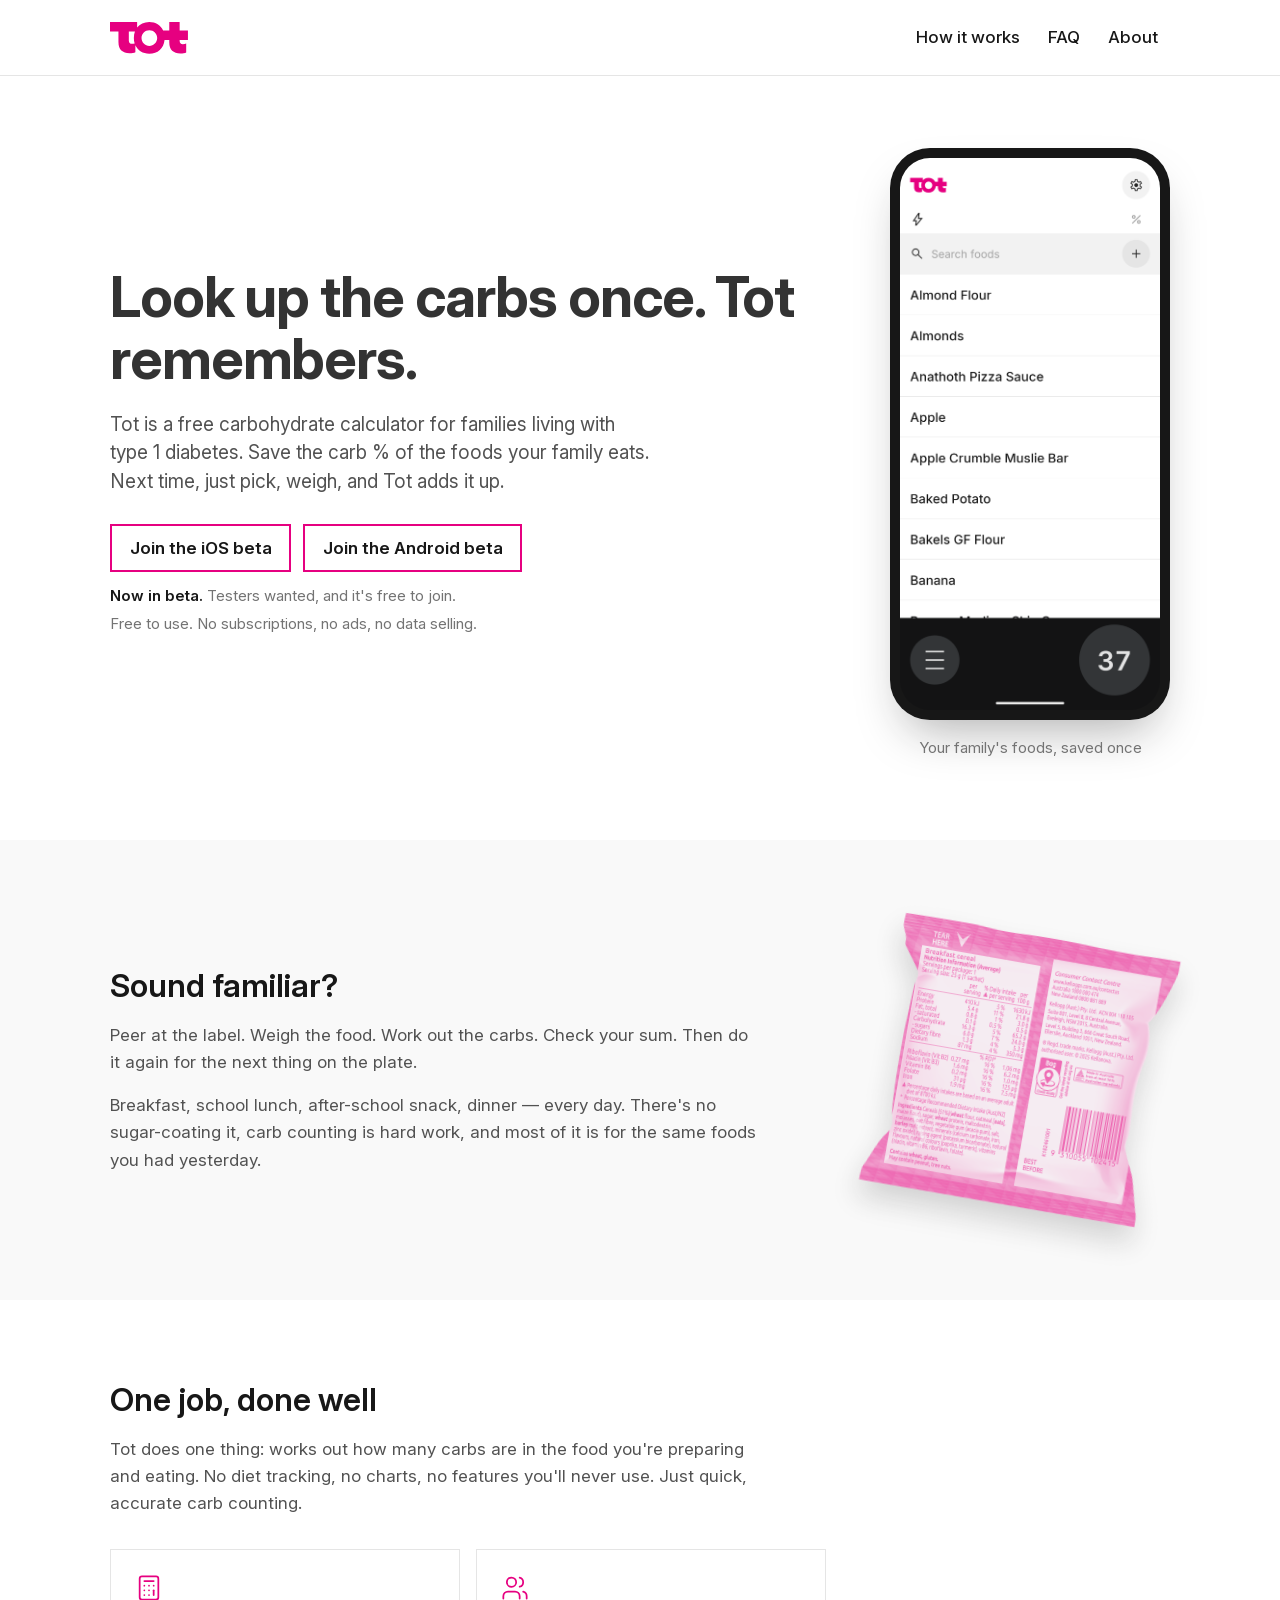
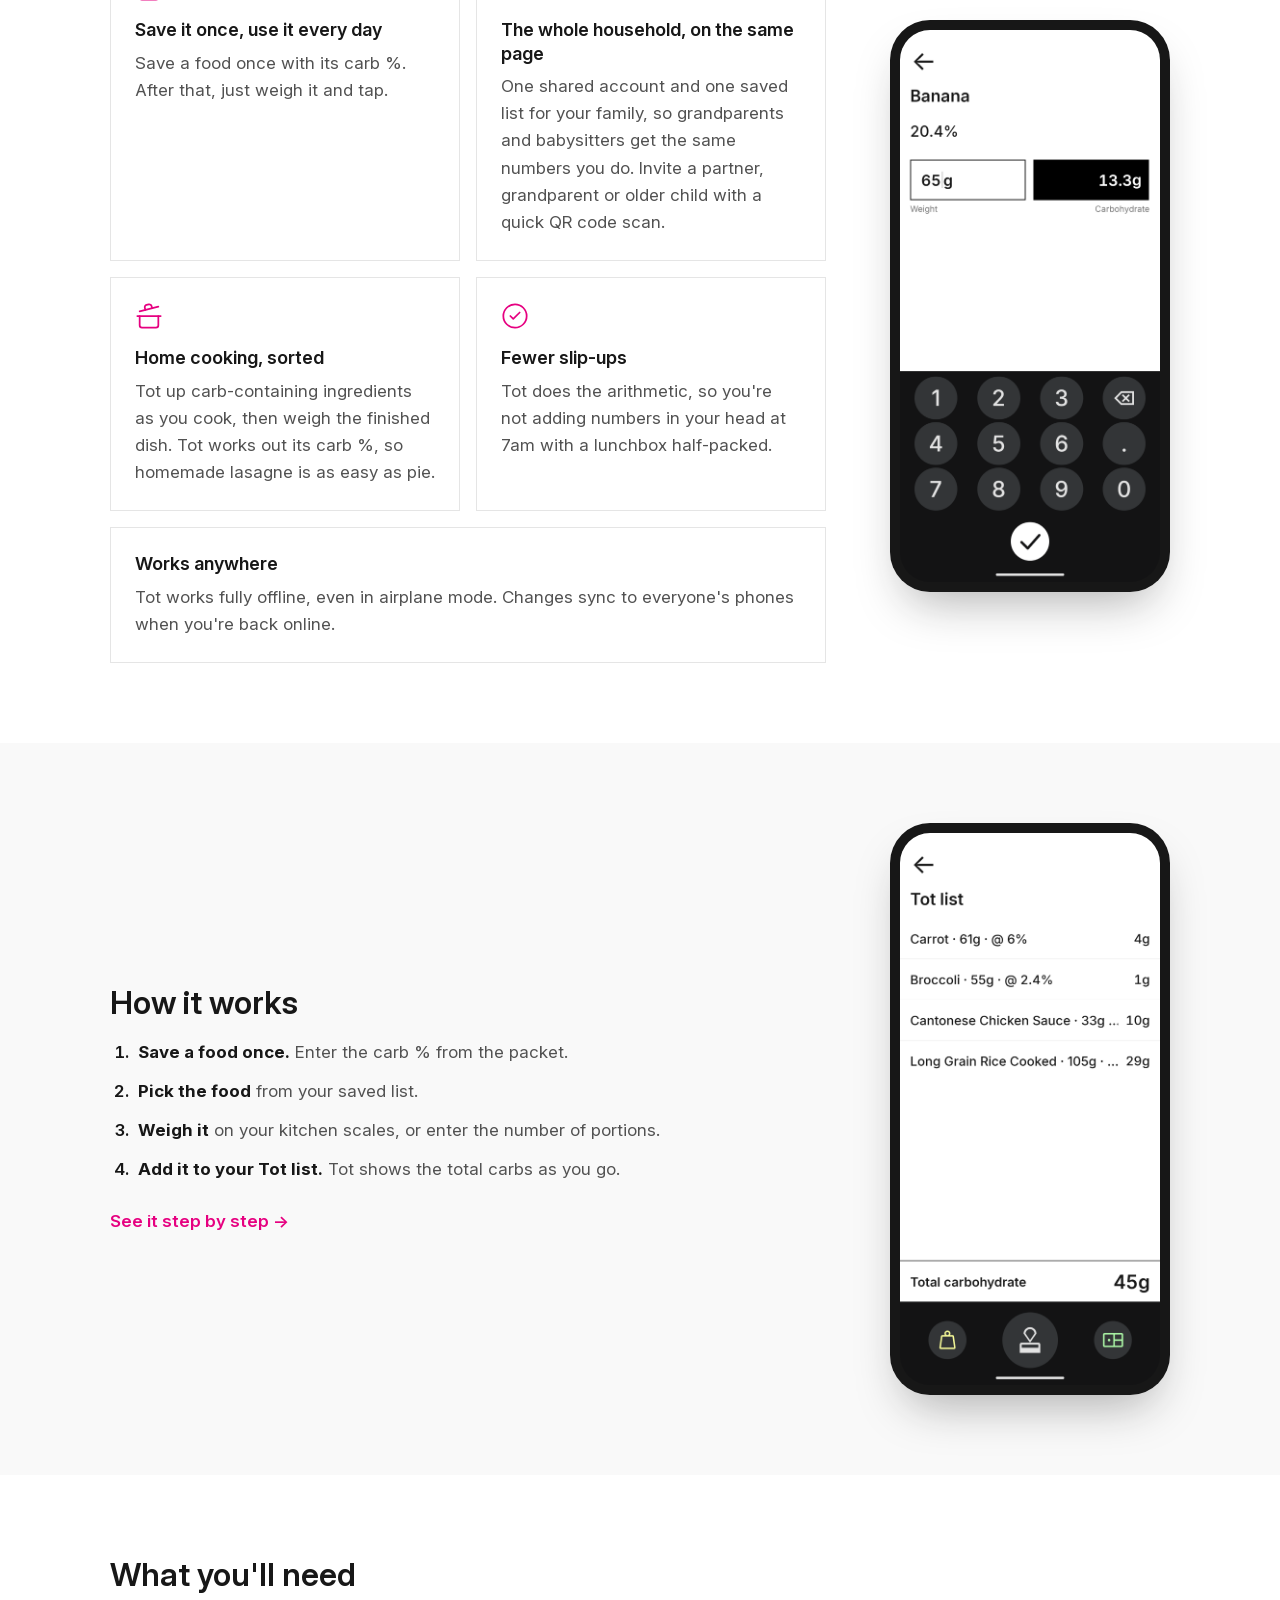
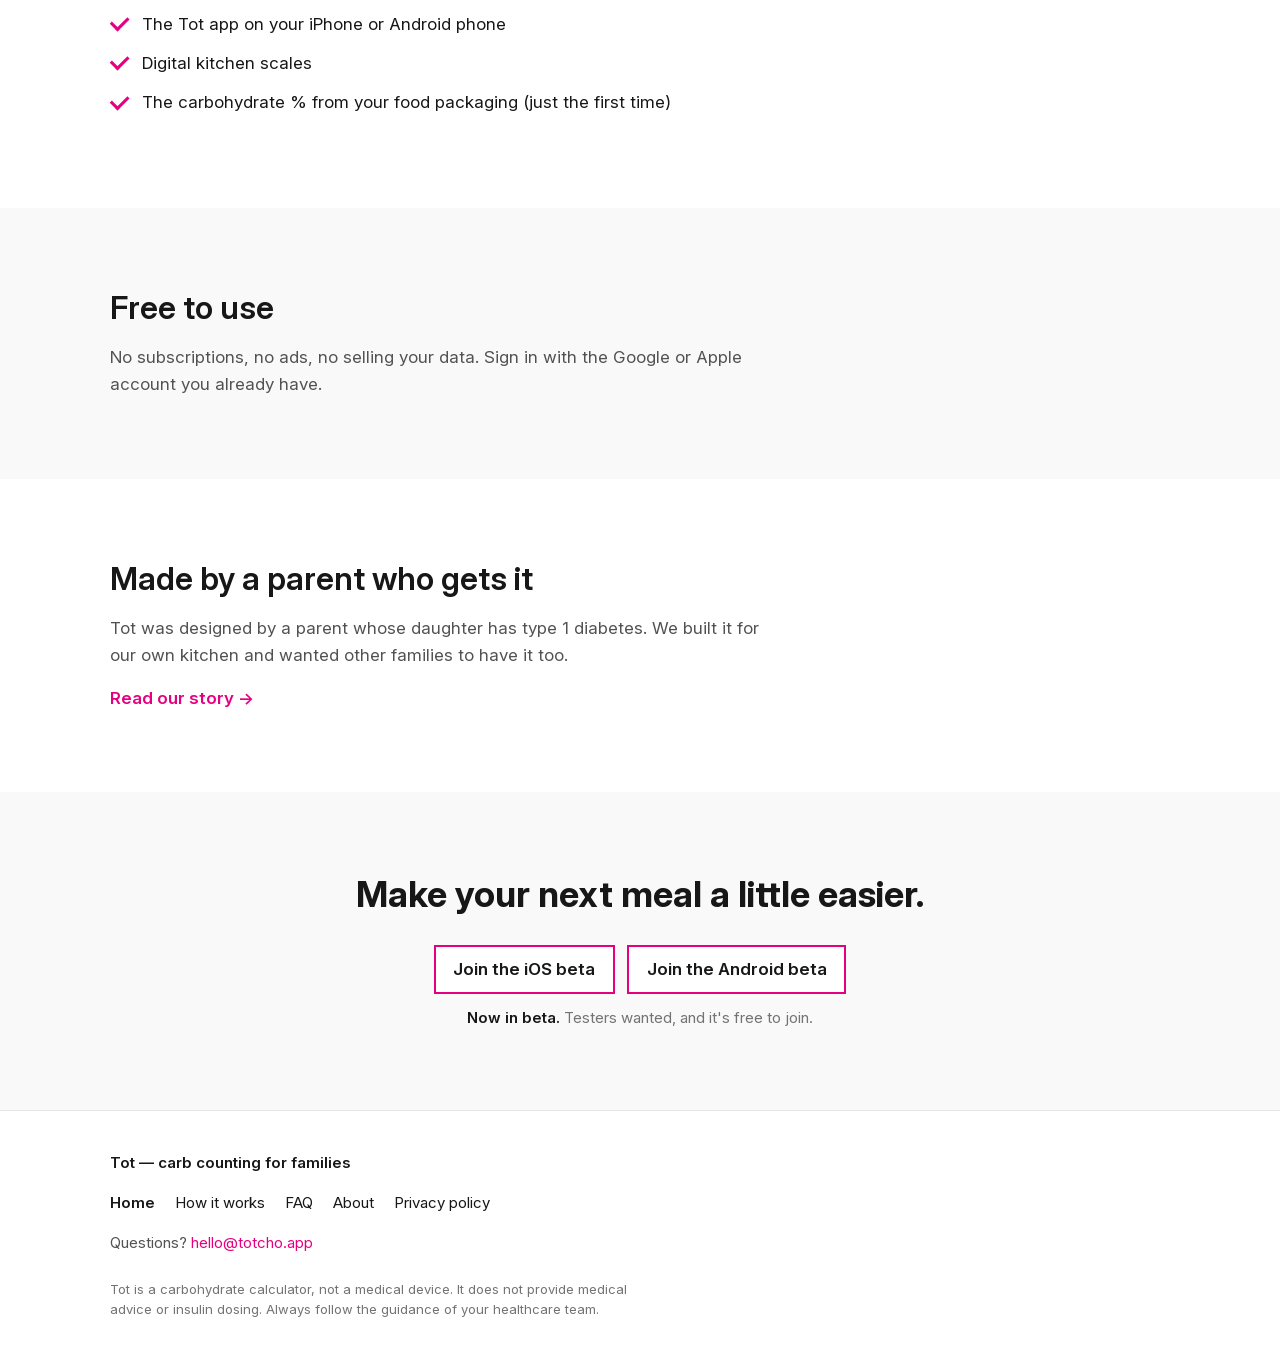
==== commit 85cd3f9e: "Lead the site copy with the save-once idea, so Tot doesn't read as a food database app. Co-Authored-" ====
--- a/index.html
+++ b/index.html
@@ -12,19 +12,19 @@
 
       gtag('config', 'G-PL2WRP15CT');
     </script>
-    <title>Tot — Carb counting app for type 1 diabetes</title>
+    <title>Tot — your family's own carb list for type 1 diabetes</title>
     <meta
       name="description"
-      content="A free carb counting app for families living with type 1 diabetes. Weigh the food, tap, and Tot adds up the carbs. No ads, no subscriptions."
+      content="Save your family's foods once with their carb %. Then just pick, weigh, and Tot adds up the carbs. Free for families living with type 1 diabetes. No ads, no subscriptions."
     />
     <link rel="canonical" href="https://totcho.app/" />
     <meta name="theme-color" content="#E60080" />
 
     <meta property="og:type" content="website" />
-    <meta property="og:title" content="Tot — Carb counting app for type 1 diabetes" />
+    <meta property="og:title" content="Tot — your family's own carb list for type 1 diabetes" />
     <meta
       property="og:description"
-      content="A free carb counting app for families living with type 1 diabetes. Weigh the food, tap, and Tot adds up the carbs. No ads, no subscriptions."
+      content="Save your family's foods once with their carb %. Then just pick, weigh, and Tot adds up the carbs. Free for families living with type 1 diabetes. No ads, no subscriptions."
     />
     <meta property="og:url" content="https://totcho.app/" />
     <meta property="og:image" content="https://totcho.app/images/og-image.png" />
@@ -37,7 +37,7 @@
     <link rel="manifest" href="/favicon/site.webmanifest" />
     <link rel="preload" href="/fonts/InterVariable-latin.woff2" as="font" type="font/woff2" crossorigin />
     <link rel="stylesheet" href="/styles.css" />
-    <script src="/scripts/site-config.js"></script>
+    <script src="/scripts/site-config.js?v=2"></script>
     <script src="/scripts/header.js" defer></script>
 
     <script type="application/ld+json">
@@ -79,10 +79,10 @@
       <section class="hero">
         <div class="container hero-grid">
           <div class="hero-text">
-            <h1>Carb counting, minus the maths.</h1>
+            <h1>Look up the carbs once. Tot remembers.</h1>
             <p class="lede">
-              Tot is a free carbohydrate calculator for families living with type 1 diabetes. Pick the
-              food, weigh it, and Tot adds it up.
+              Tot is a free carbohydrate calculator for families living with type 1 diabetes. Save the
+              carb % of the foods your family eats. Next time, just pick, weigh, and Tot adds it up.
             </p>
             <div class="get-tot">
               <div class="get-tot__beta">
@@ -101,13 +101,16 @@
               <p class="hero-note">Free to use. No subscriptions, no ads, no data selling.</p>
             </div>
           </div>
-          <figure class="phone">
-            <img
-              src="/images/screenshots/home-list.png"
-              width="1080"
-              height="2291"
-              alt="Tot's saved foods, listed A to Z with a search bar, and a running total of 38 g carbs"
-            />
+          <figure class="phone-figure">
+            <div class="phone">
+              <img
+                src="/images/screenshots/home-list.png"
+                width="1080"
+                height="2291"
+                alt="Tot's saved foods, listed A to Z with a search bar, and a running total of 38 g carbs"
+              />
+            </div>
+            <figcaption>Your family's foods, saved once</figcaption>
           </figure>
         </div>
       </section>
@@ -122,7 +125,7 @@
             </p>
             <p>
               Breakfast, school lunch, after-school snack, dinner — every day. There's no sugar-coating it,
-              carb counting is a hard work.
+              carb counting is hard work, and most of it is for the same foods you had yesterday.
             </p>
           </div>
           <figure class="photo photo-tilt">
@@ -156,18 +159,21 @@
                   <line x1="16" x2="16" y1="14" y2="18" />
                   <path d="M16 10h.01M12 10h.01M8 10h.01M12 14h.01M8 14h.01M12 18h.01M8 18h.01" />
                 </svg>
-                <h3>Less mental maths</h3>
+                <h3>Save it once, use it every day</h3>
                 <p>Save a food once with its carb %. After that, just weigh it and tap.</p>
               </li>
               <li class="card">
                 <svg class="card-icon" aria-hidden="true" focusable="false" viewBox="0 0 24 24" width="28" height="28">
-                  <circle cx="12" cy="12" r="10" />
-                  <path d="m16 9-5.5 5.5L8 12" />
+                  <path d="M16 21v-2a4 4 0 0 0-4-4H6a4 4 0 0 0-4 4v2" />
+                  <path d="M16 3.128a4 4 0 0 1 0 7.744" />
+                  <path d="M22 21v-2a4 4 0 0 0-3-3.87" />
+                  <circle cx="9" cy="7" r="4" />
                 </svg>
-                <h3>Fewer slip-ups</h3>
+                <h3>The whole household, on the same page</h3>
                 <p>
-                  Tot does the arithmetic, so you're not adding numbers in your head at 7am with a lunchbox
-                  half-packed.
+                  One shared account and one saved list for your family, so grandparents and babysitters get
+                  the same numbers you do. Invite a partner, grandparent or older child with a quick QR code
+                  scan.
                 </p>
               </li>
               <li class="card">
@@ -180,20 +186,18 @@
                 <h3>Home cooking, sorted</h3>
                 <p>
                   Tot up carb-containing ingredients as you cook, then weigh the finished dish. Tot works out
-                  its carb %, so homemade lasagne is as easy as bread.
+                  its carb %, so homemade lasagne is as easy as pie.
                 </p>
               </li>
               <li class="card">
                 <svg class="card-icon" aria-hidden="true" focusable="false" viewBox="0 0 24 24" width="28" height="28">
-                  <path d="M16 21v-2a4 4 0 0 0-4-4H6a4 4 0 0 0-4 4v2" />
-                  <path d="M16 3.128a4 4 0 0 1 0 7.744" />
-                  <path d="M22 21v-2a4 4 0 0 0-3-3.87" />
-                  <circle cx="9" cy="7" r="4" />
+                  <circle cx="12" cy="12" r="10" />
+                  <path d="m16 9-5.5 5.5L8 12" />
                 </svg>
-                <h3>The whole household, on the same page</h3>
+                <h3>Fewer slip-ups</h3>
                 <p>
-                  One shared account for your family. Invite a partner, grandparent or older child with a
-                  quick QR code scan.
+                  Tot does the arithmetic, so you're not adding numbers in your head at 7am with a lunchbox
+                  half-packed.
                 </p>
               </li>
               <li class="card">
@@ -222,8 +226,9 @@
           <div class="prose">
             <h2 id="how">How it works</h2>
             <ol class="steps">
+              <li><strong>Save a food once.</strong> Enter the carb % from the packet.</li>
               <li><strong>Pick the food</strong> from your saved list.</li>
-              <li><strong>Weigh it</strong> on your kitchen scales, or enter the number of pieces.</li>
+              <li><strong>Weigh it</strong> on your kitchen scales, or enter the number of portions.</li>
               <li><strong>Add it to your Tot list.</strong> Tot shows the total carbs as you go.</li>
             </ol>
             <p><a class="arrow-link" href="/how-it-works/">See it step by step →</a></p>
@@ -246,7 +251,7 @@
           <ul class="ticks">
             <li>The Tot app on your iPhone or Android phone</li>
             <li>Digital kitchen scales</li>
-            <li>The carbohydrate % from your food packaging</li>
+            <li>The carbohydrate % from your food packaging (just the first time)</li>
           </ul>
         </div>
       </section>
--- a/styles.css
+++ b/styles.css
@@ -335,6 +335,17 @@
   aspect-ratio: 1080 / 2291;
 }
 
+.phone-figure {
+  margin: 0 auto;
+}
+
+.phone-figure figcaption {
+  margin-top: 1rem;
+  text-align: center;
+  font-size: 0.9375rem;
+  color: var(--grey-500);
+}
+
 .photo {
   margin: 0 auto;
 }
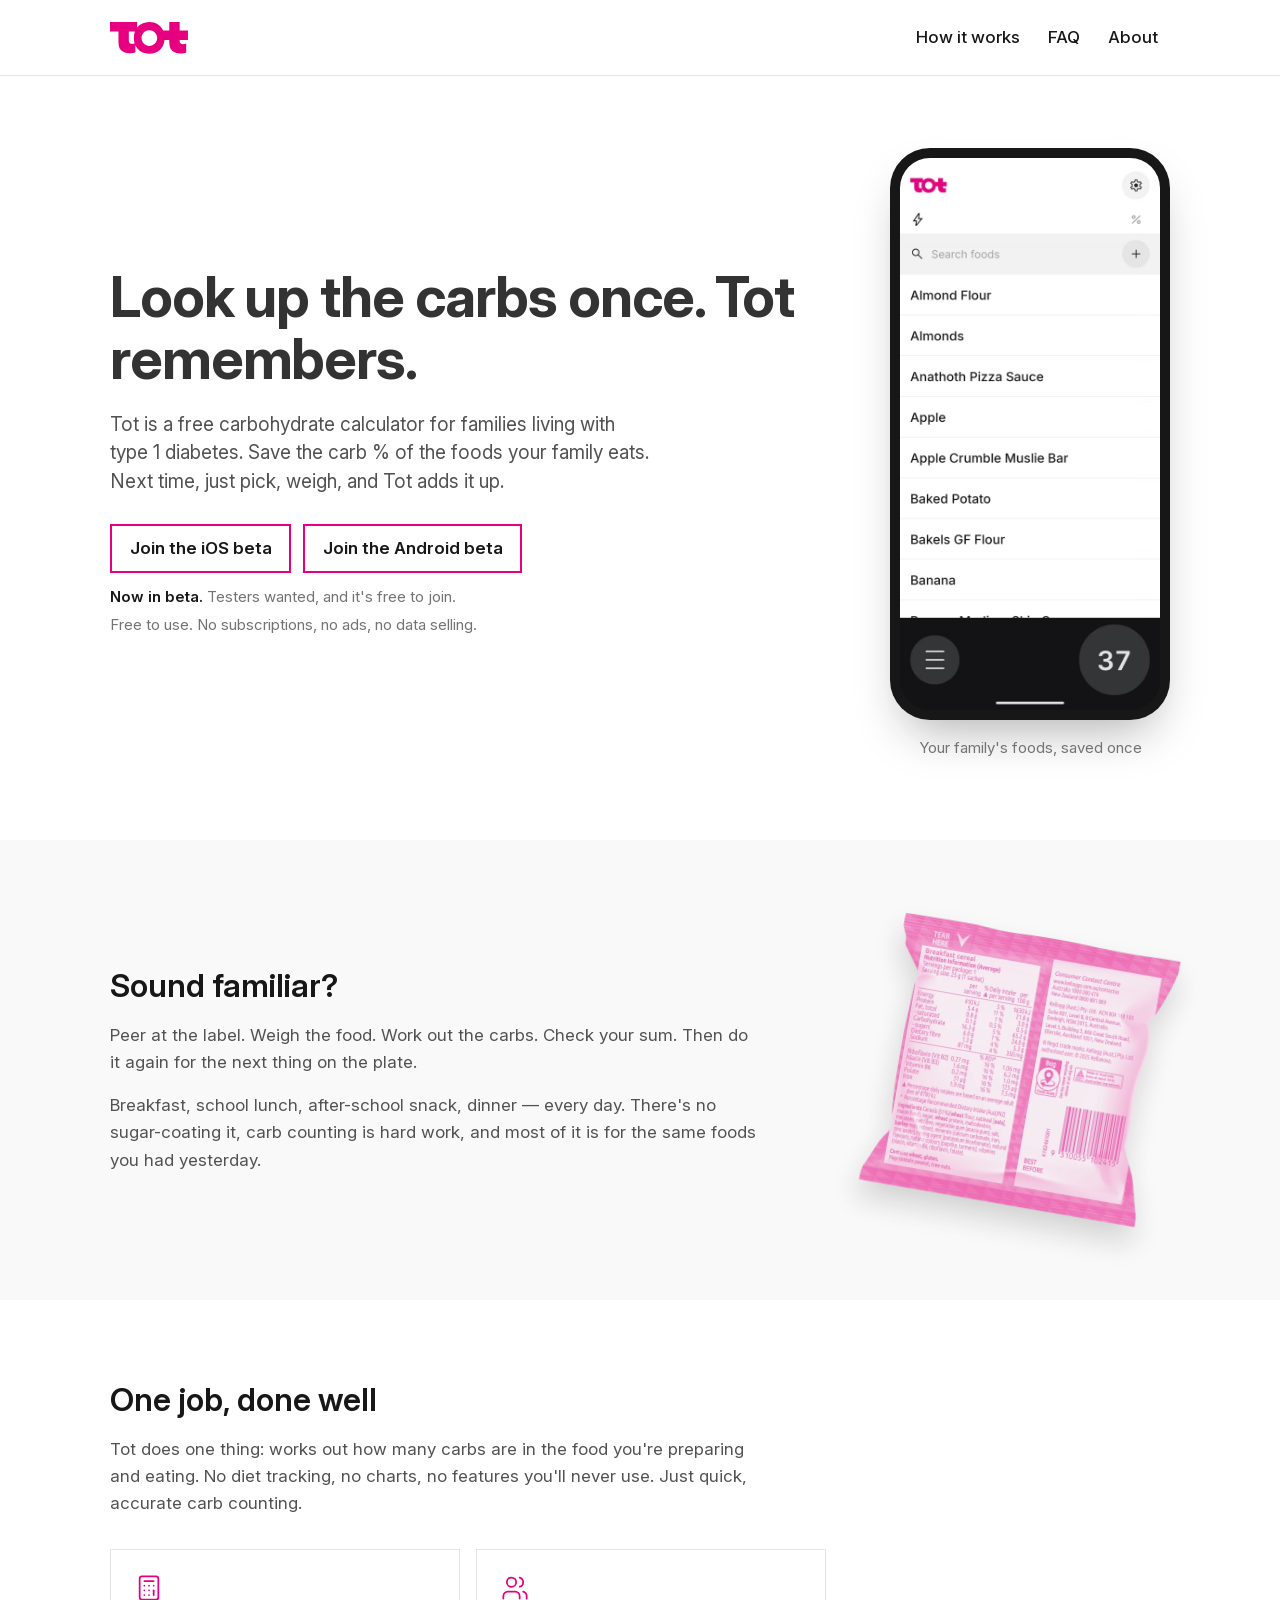
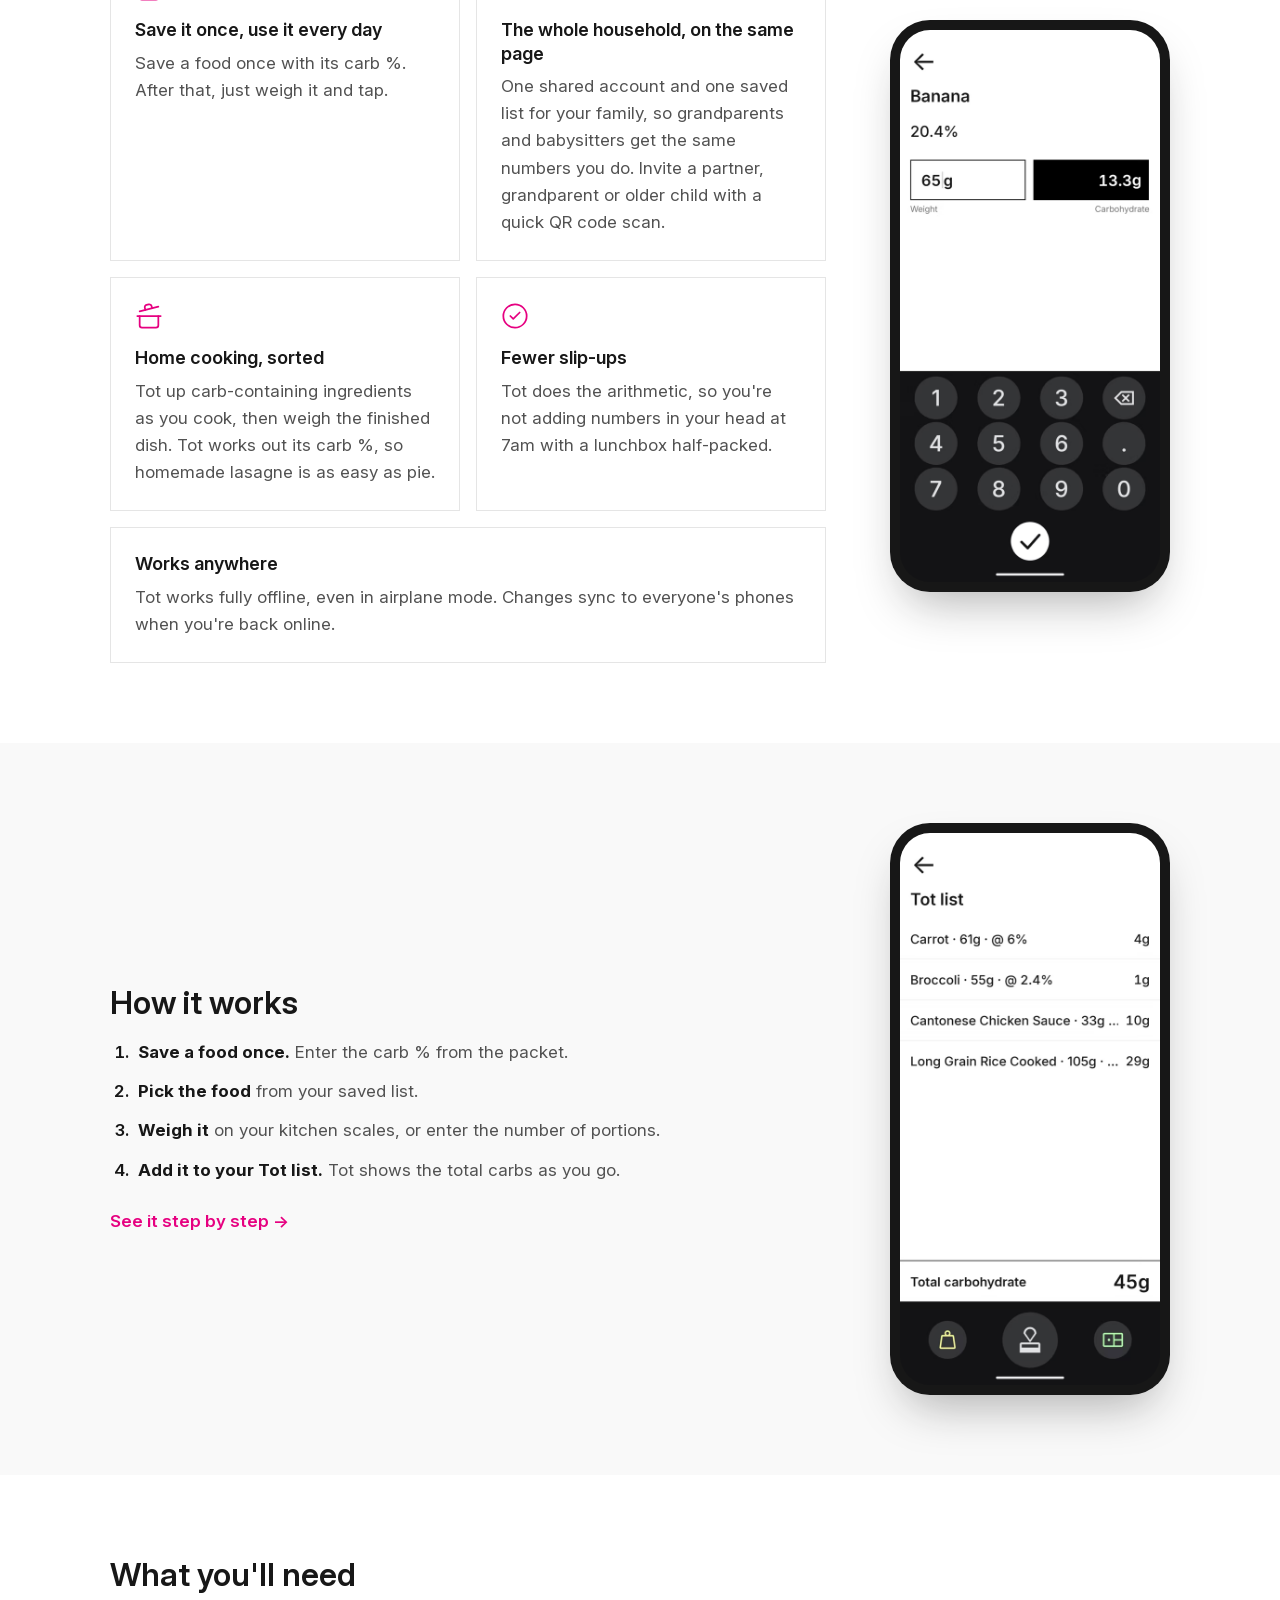
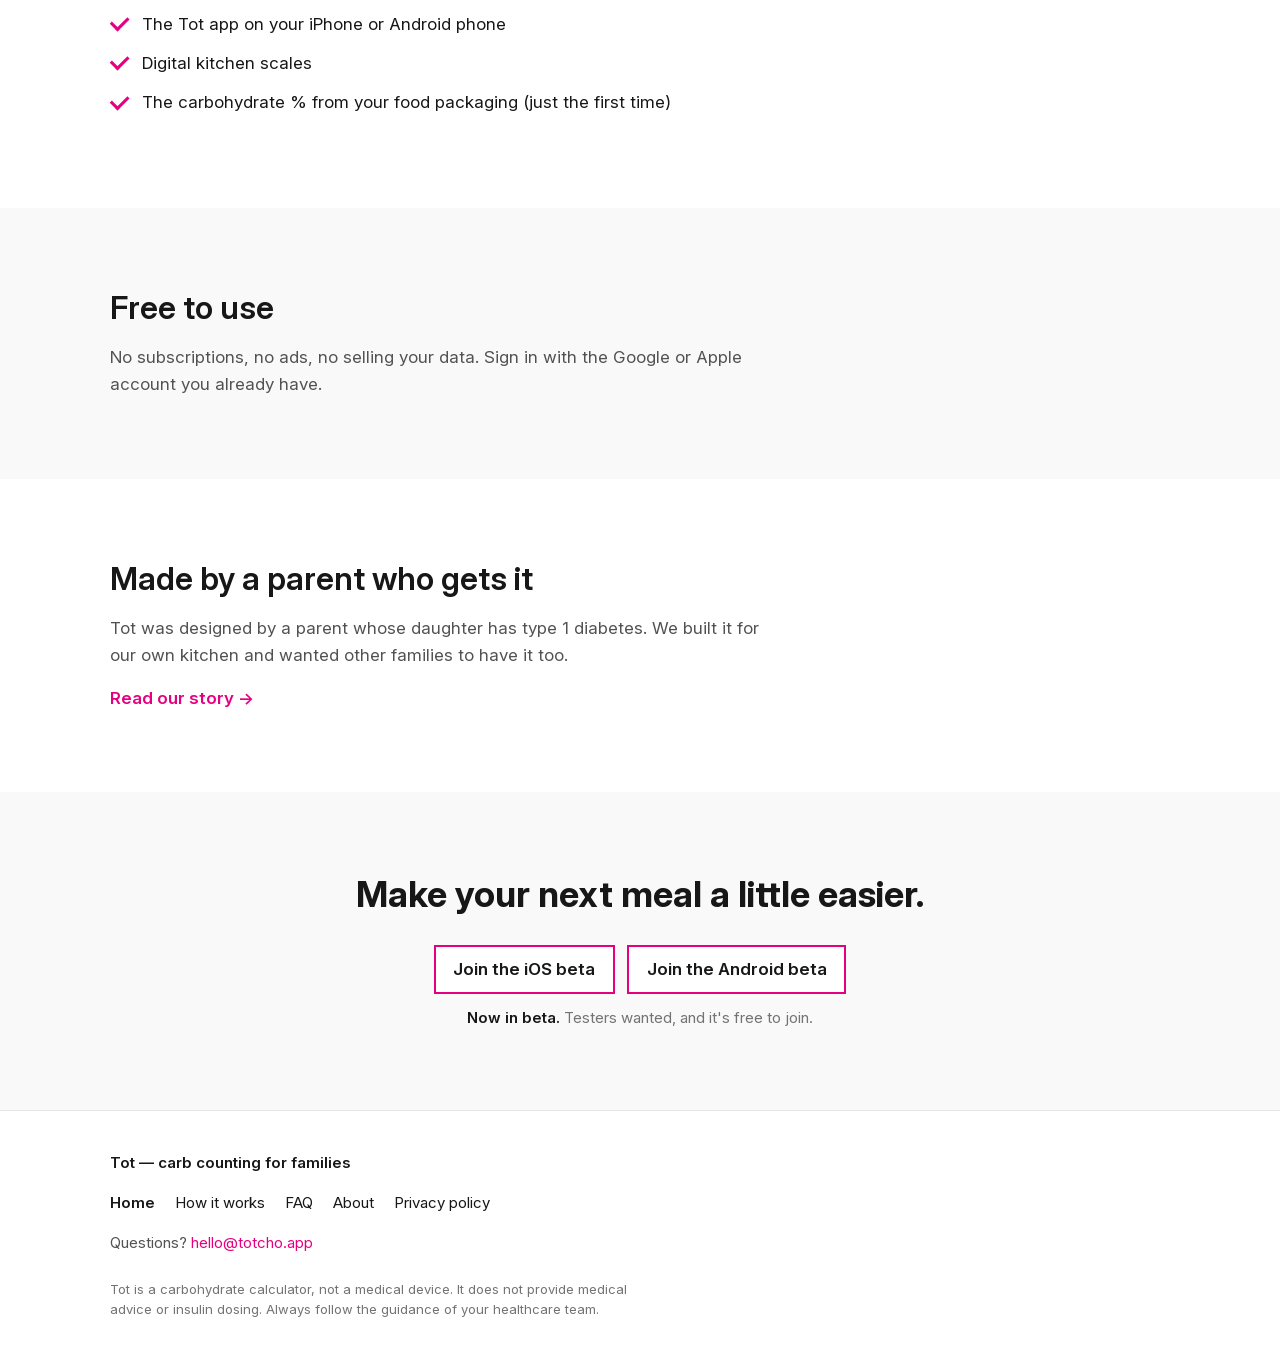
==== commit 6f73af62: "Serve smaller AVIF images with PNG fallbacks so pages load faster. Co-Authored-By: Claude Opus 5.5 <" ====
--- a/index.html
+++ b/index.html
@@ -103,12 +103,16 @@
           </div>
           <figure class="phone-figure">
             <div class="phone">
-              <img
-                src="/images/screenshots/home-list.png"
-                width="1080"
-                height="2291"
-                alt="Tot's saved foods, listed A to Z with a search bar, and a running total of 38 g carbs"
-              />
+              <picture>
+                <source type="image/avif" srcset="/images/screenshots/home-list.avif" />
+                <img
+                  fetchpriority="high"
+                  src="/images/screenshots/home-list.png"
+                  width="1080"
+                  height="2291"
+                  alt="Tot's saved foods, listed A to Z with a search bar, and a running total of 38 g carbs"
+                />
+              </picture>
             </div>
             <figcaption>Your family's foods, saved once</figcaption>
           </figure>
@@ -129,13 +133,16 @@
             </p>
           </div>
           <figure class="photo photo-tilt">
-            <img
-              src="/images/cereal-packet.png"
-              width="1200"
-              height="1200"
-              loading="lazy"
-              alt="Back of a breakfast cereal sachet, showing carbohydrate at 65.2 g per 100 g on the nutrition panel"
-            />
+            <picture>
+              <source type="image/avif" srcset="/images/cereal-packet.avif" />
+              <img
+                src="/images/cereal-packet.png"
+                width="1200"
+                height="1200"
+                loading="lazy"
+                alt="Back of a breakfast cereal sachet, showing carbohydrate at 65.2 g per 100 g on the nutrition panel"
+              />
+            </picture>
           </figure>
         </div>
       </section>
@@ -209,13 +216,16 @@
               </li>
             </ul>
             <figure class="phone">
-              <img
-                src="/images/screenshots/home-weigh.png"
-                width="1080"
-                height="2291"
-                loading="lazy"
-                alt="Weighing 65 g of banana at 20.4% carbohydrate in Tot, giving 13.3 g carbs"
-              />
+              <picture>
+                <source type="image/avif" srcset="/images/screenshots/home-weigh.avif" />
+                <img
+                  src="/images/screenshots/home-weigh.png"
+                  width="1080"
+                  height="2291"
+                  loading="lazy"
+                  alt="Weighing 65 g of banana at 20.4% carbohydrate in Tot, giving 13.3 g carbs"
+                />
+              </picture>
             </figure>
           </div>
         </div>
@@ -234,13 +244,16 @@
             <p><a class="arrow-link" href="/how-it-works/">See it step by step →</a></p>
           </div>
           <figure class="phone">
-            <img
-              src="/images/screenshots/tot-list.png"
-              width="1080"
-              height="2291"
-              loading="lazy"
-              alt="Tot list with four foods, their weights and carbs, adding up to 45 g total carbohydrate"
-            />
+            <picture>
+              <source type="image/avif" srcset="/images/screenshots/tot-list.avif" />
+              <img
+                src="/images/screenshots/tot-list.png"
+                width="1080"
+                height="2291"
+                loading="lazy"
+                alt="Tot list with four foods, their weights and carbs, adding up to 45 g total carbohydrate"
+              />
+            </picture>
           </figure>
         </div>
       </section>
--- a/styles.css
+++ b/styles.css
@@ -335,6 +335,11 @@
   aspect-ratio: 1080 / 2291;
 }
 
+.phone picture,
+.photo picture {
+  display: block;
+}
+
 .phone-figure {
   margin: 0 auto;
 }
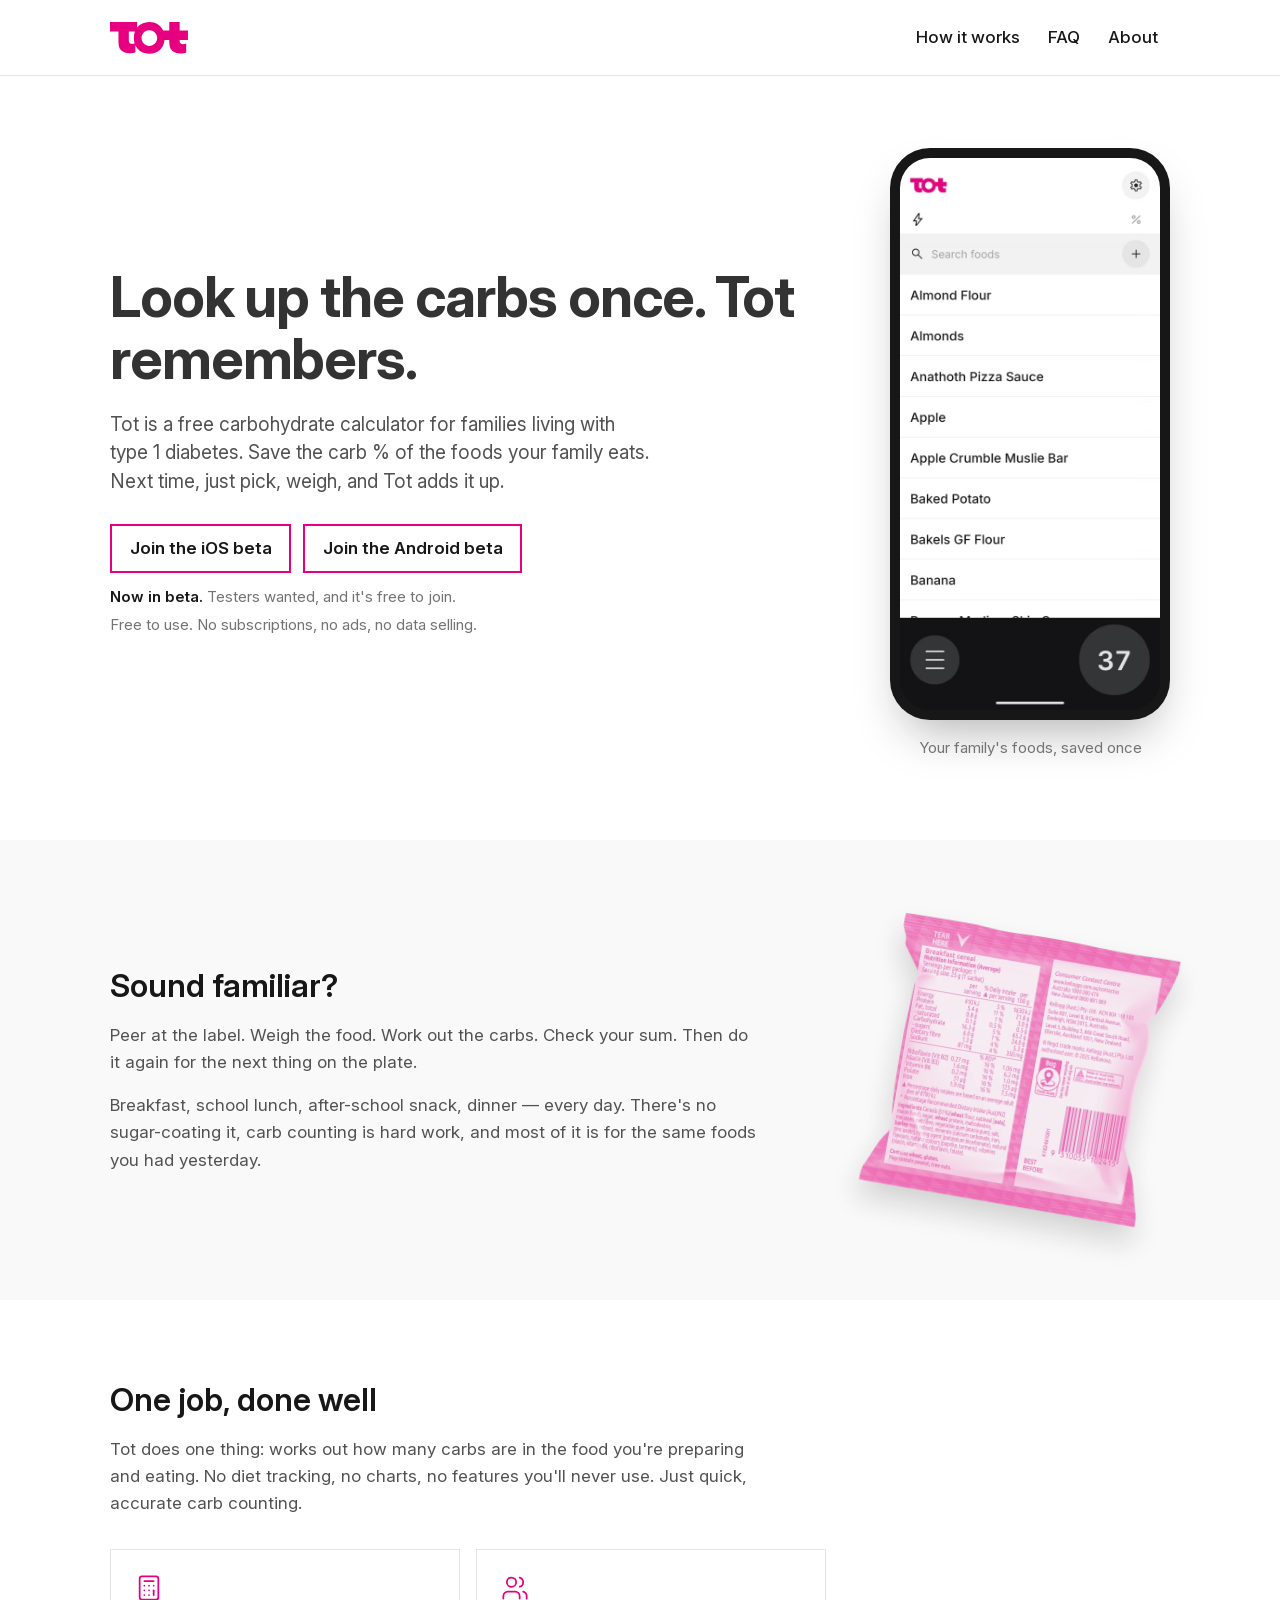
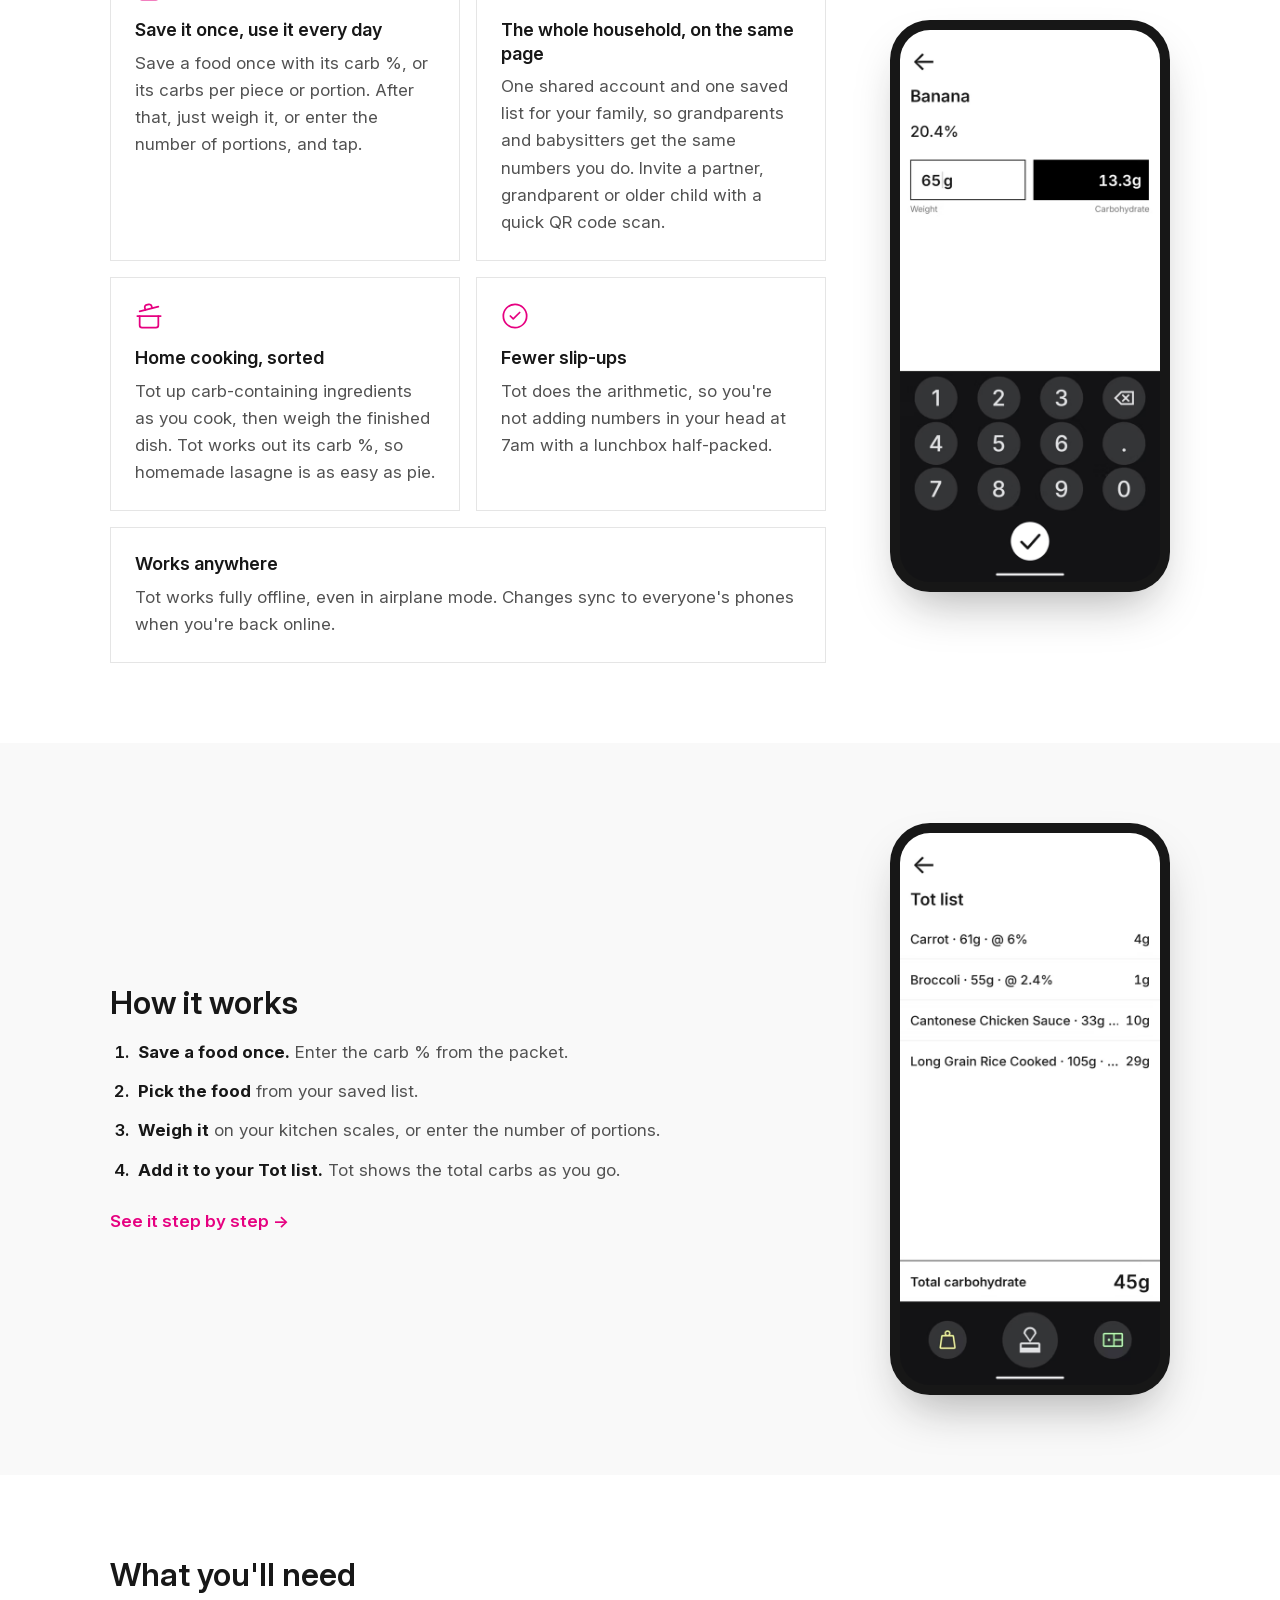
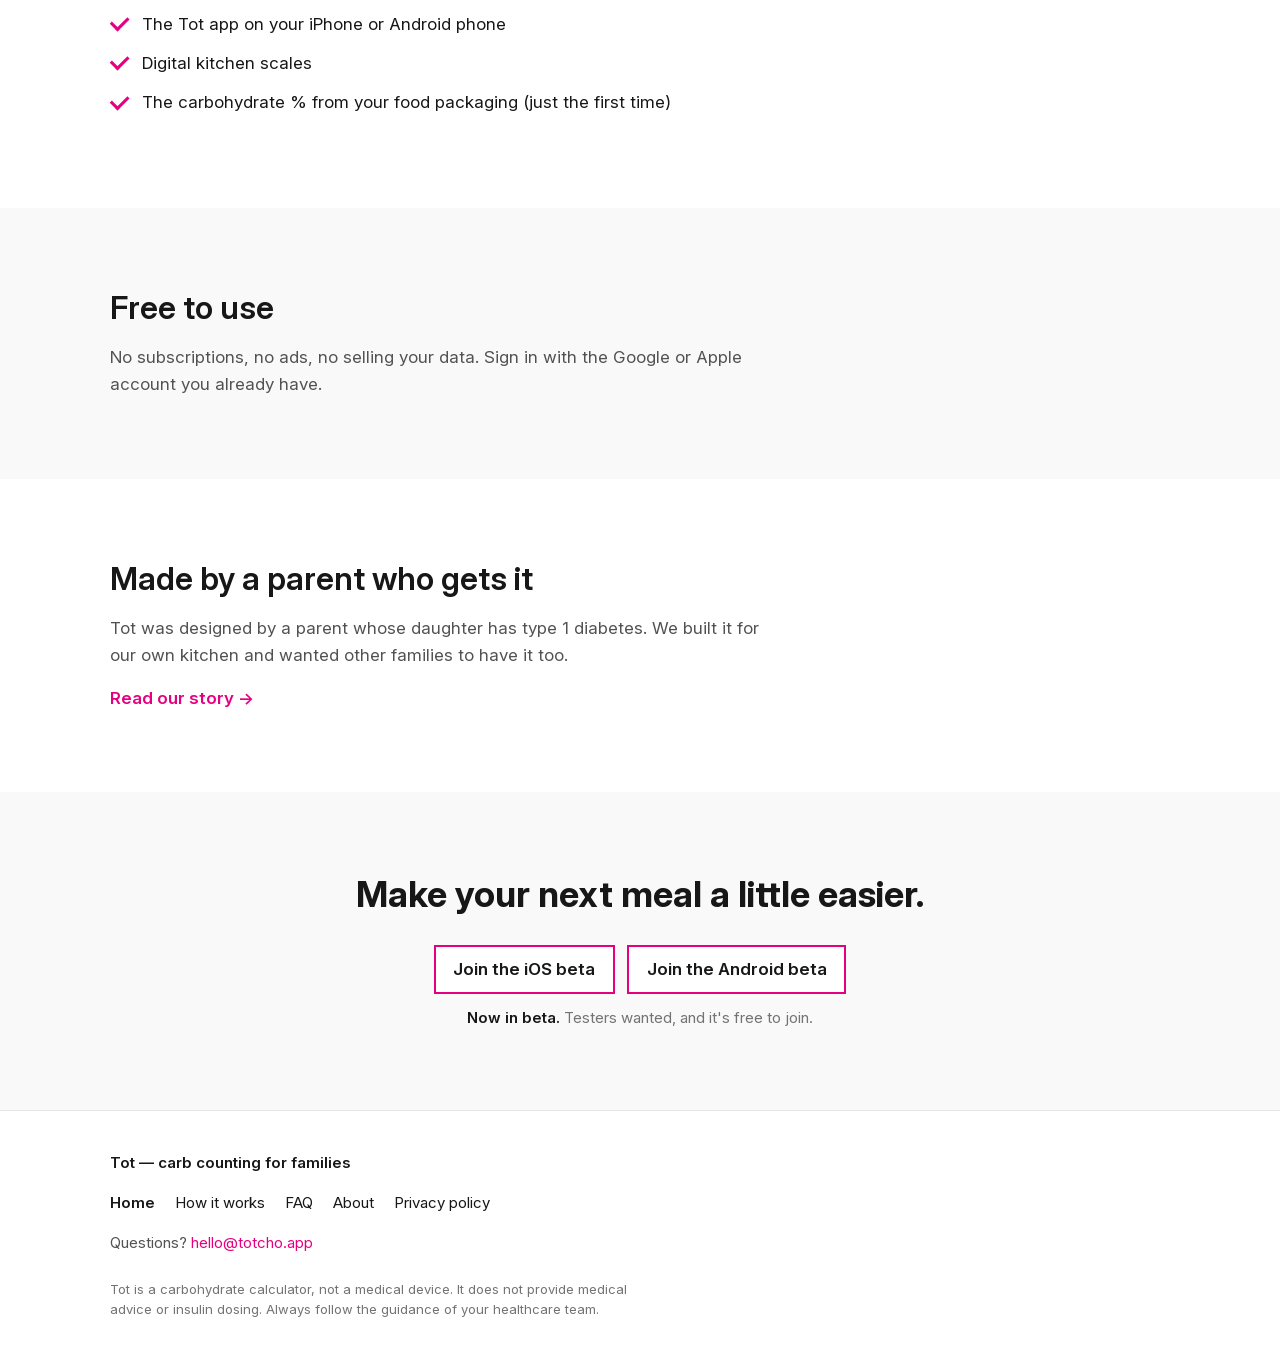
==== commit c5af224d: "Mention carbs per piece or portion on the save-once card. Co-Authored-By: Claude Opus 5.5 <noreply@a" ====
--- a/index.html
+++ b/index.html
@@ -167,7 +167,7 @@
                   <path d="M16 10h.01M12 10h.01M8 10h.01M12 14h.01M8 14h.01M12 18h.01M8 18h.01" />
                 </svg>
                 <h3>Save it once, use it every day</h3>
-                <p>Save a food once with its carb %. After that, just weigh it and tap.</p>
+                <p>Save a food once with its carb %, or its carbs per piece or portion. After that, just weigh it, or enter the number of portions, and tap.</p>
               </li>
               <li class="card">
                 <svg class="card-icon" aria-hidden="true" focusable="false" viewBox="0 0 24 24" width="28" height="28">
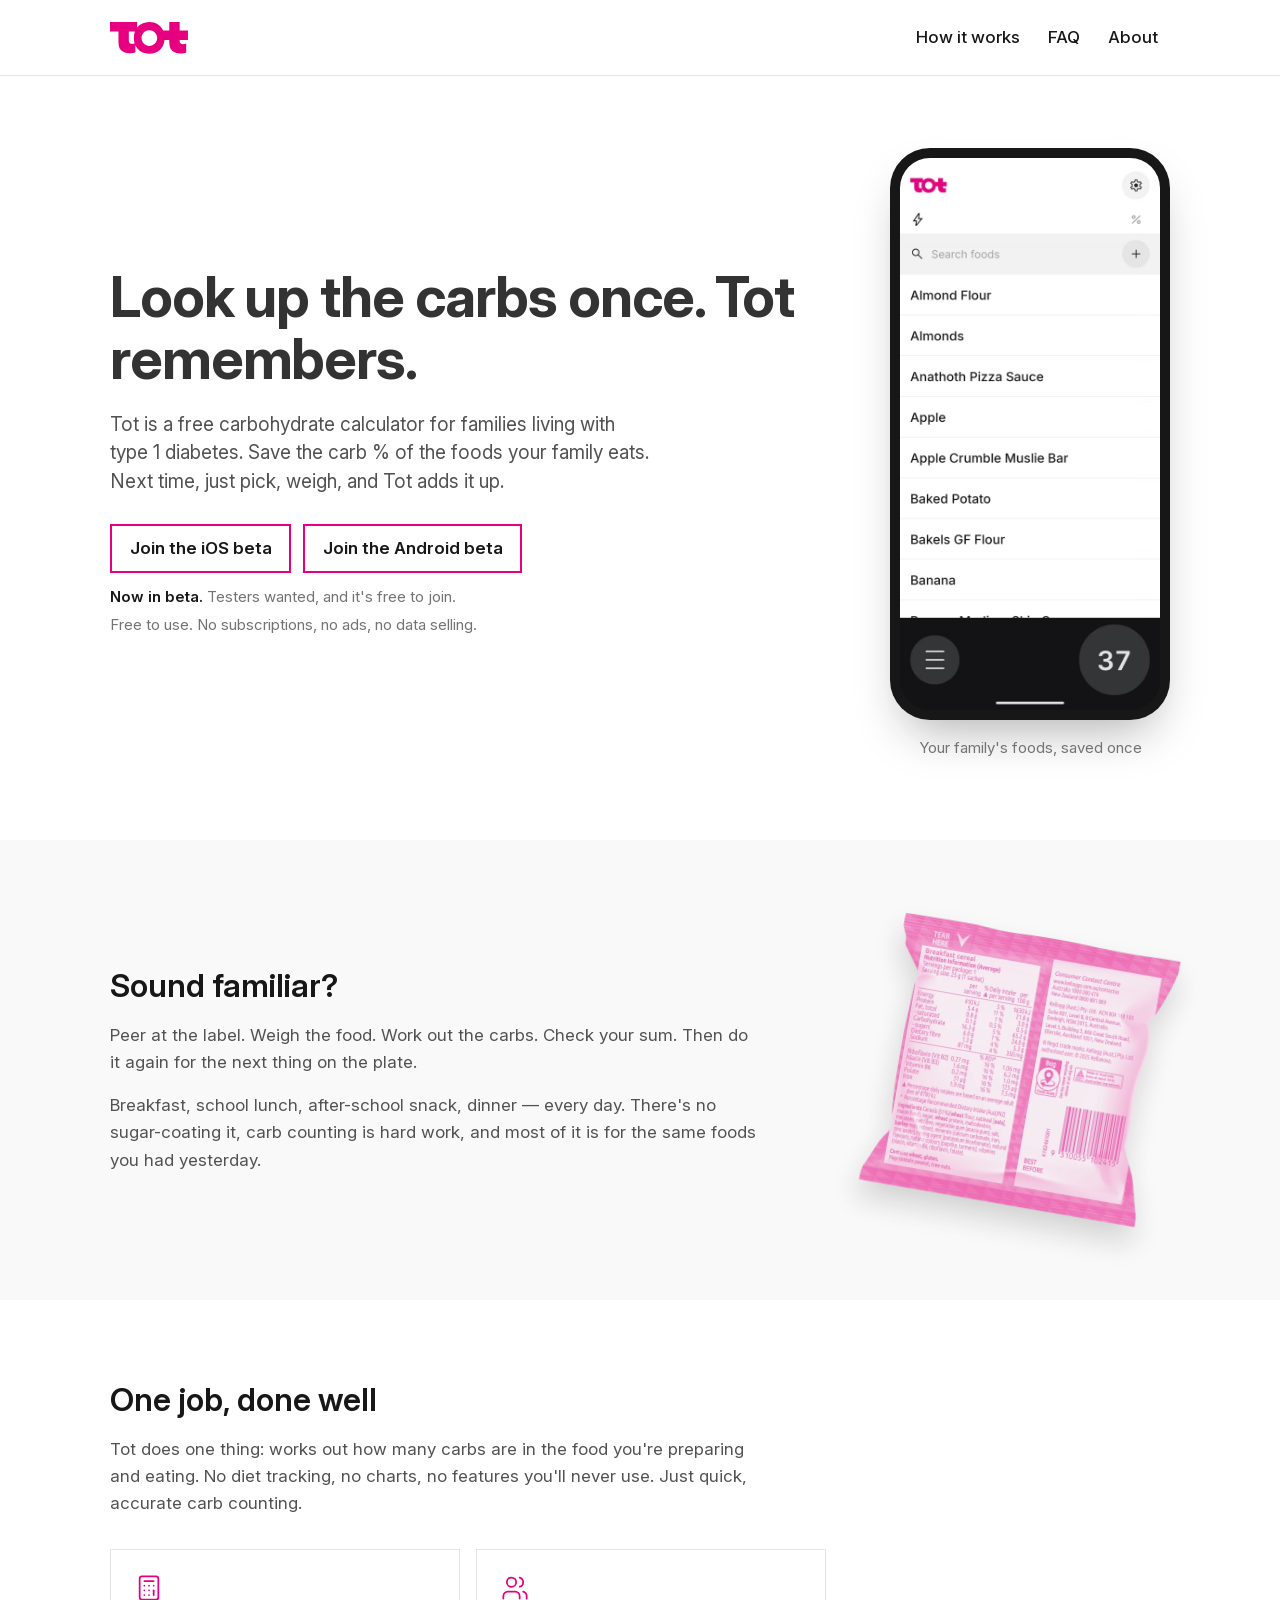
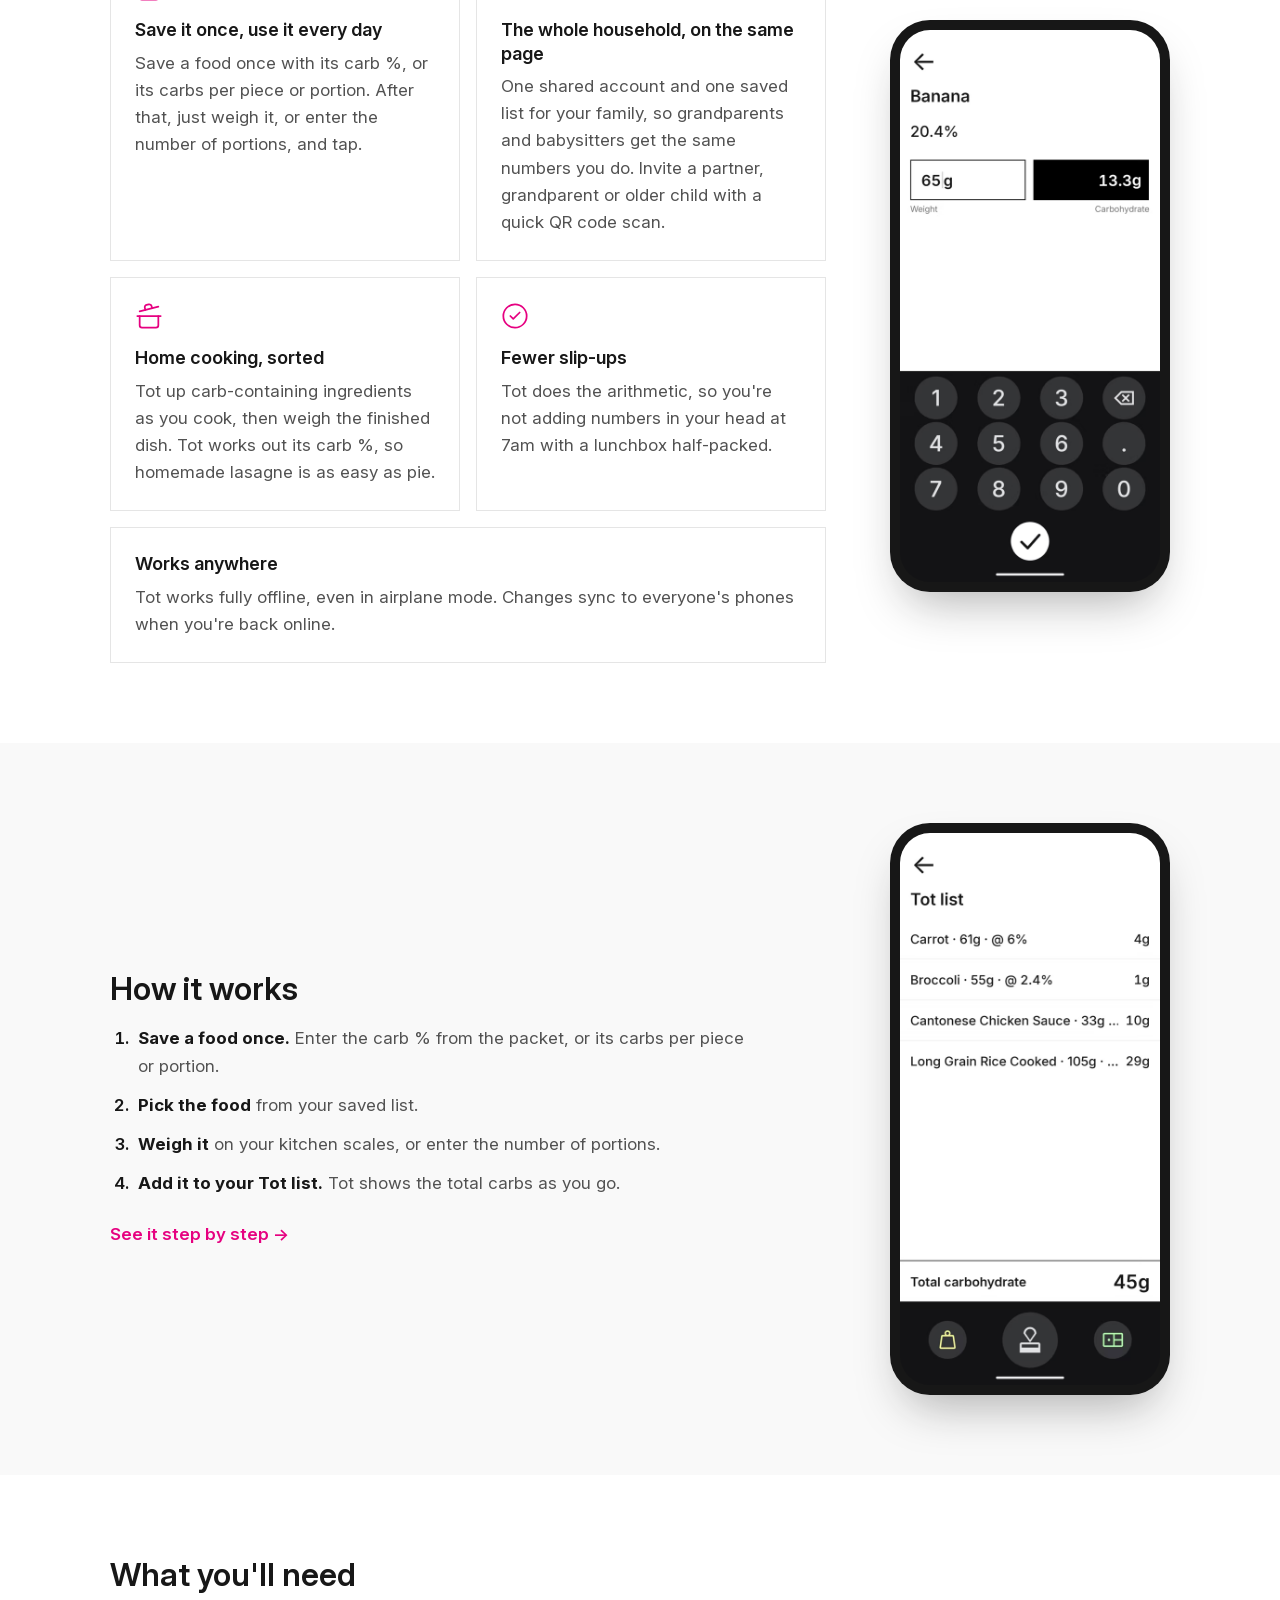
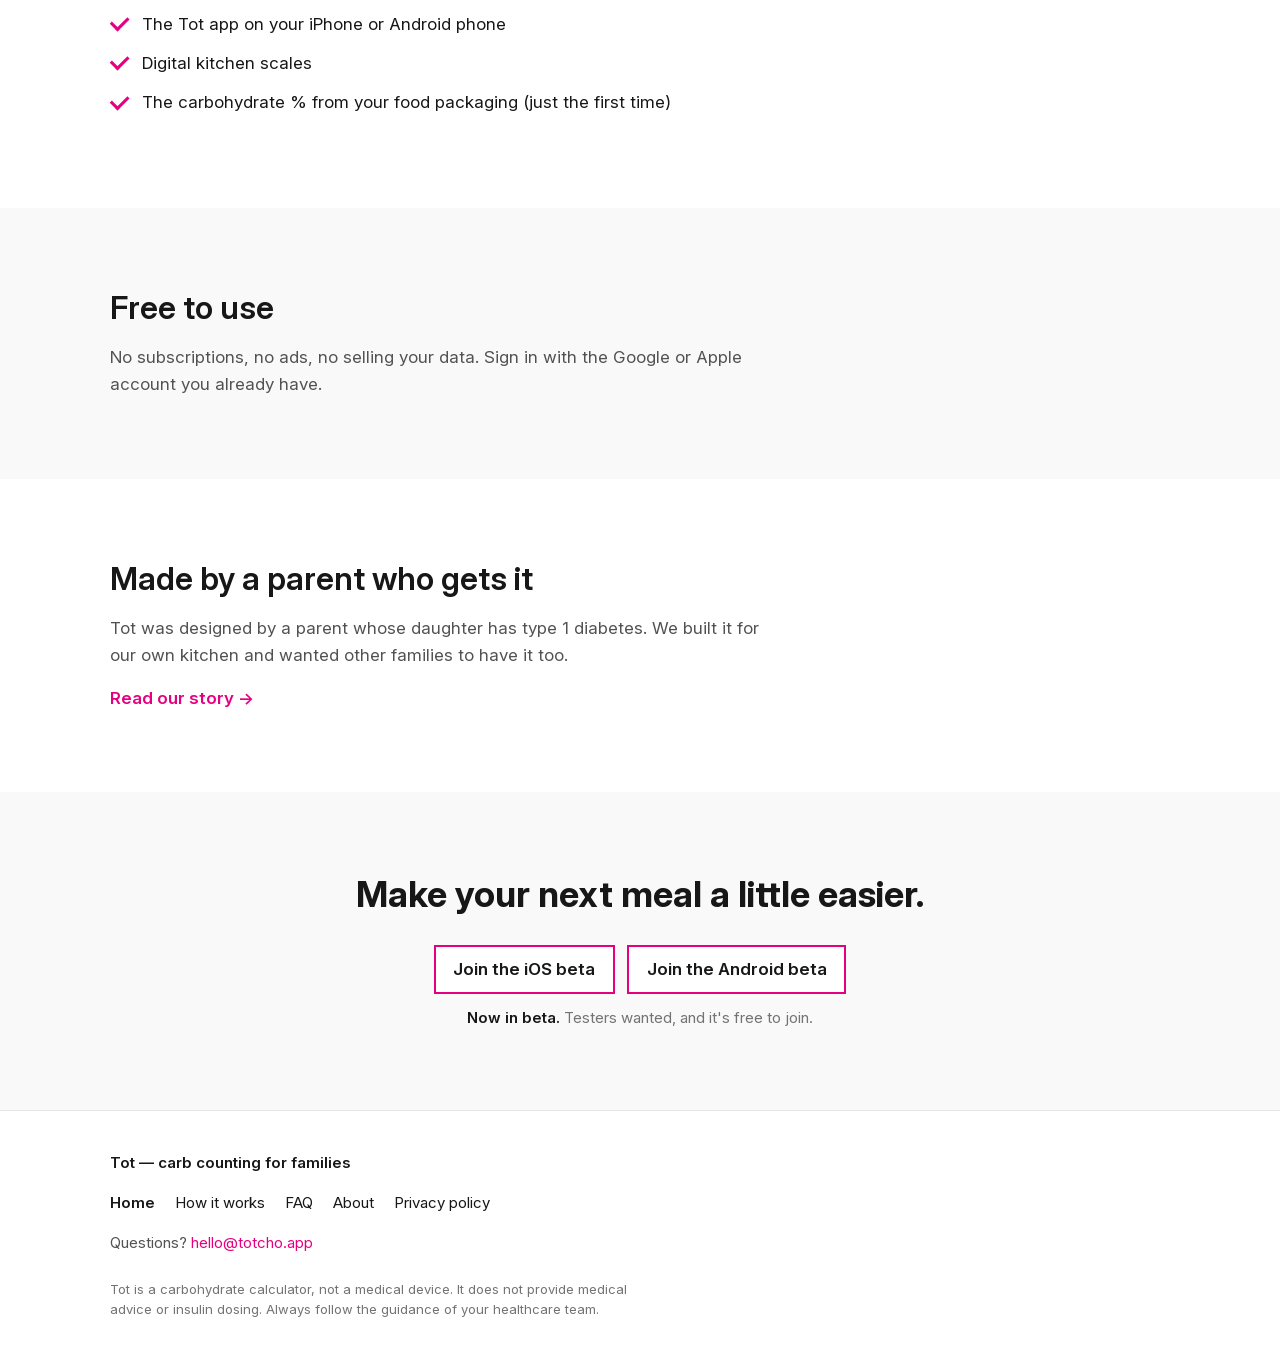
==== commit bcc702c2: "Mention carbs per piece or portion in the home page's first How it works step. Co-Authored-By: Claud" ====
--- a/index.html
+++ b/index.html
@@ -236,7 +236,7 @@
           <div class="prose">
             <h2 id="how">How it works</h2>
             <ol class="steps">
-              <li><strong>Save a food once.</strong> Enter the carb % from the packet.</li>
+              <li><strong>Save a food once.</strong> Enter the carb % from the packet, or its carbs per piece or portion.</li>
               <li><strong>Pick the food</strong> from your saved list.</li>
               <li><strong>Weigh it</strong> on your kitchen scales, or enter the number of portions.</li>
               <li><strong>Add it to your Tot list.</strong> Tot shows the total carbs as you go.</li>
